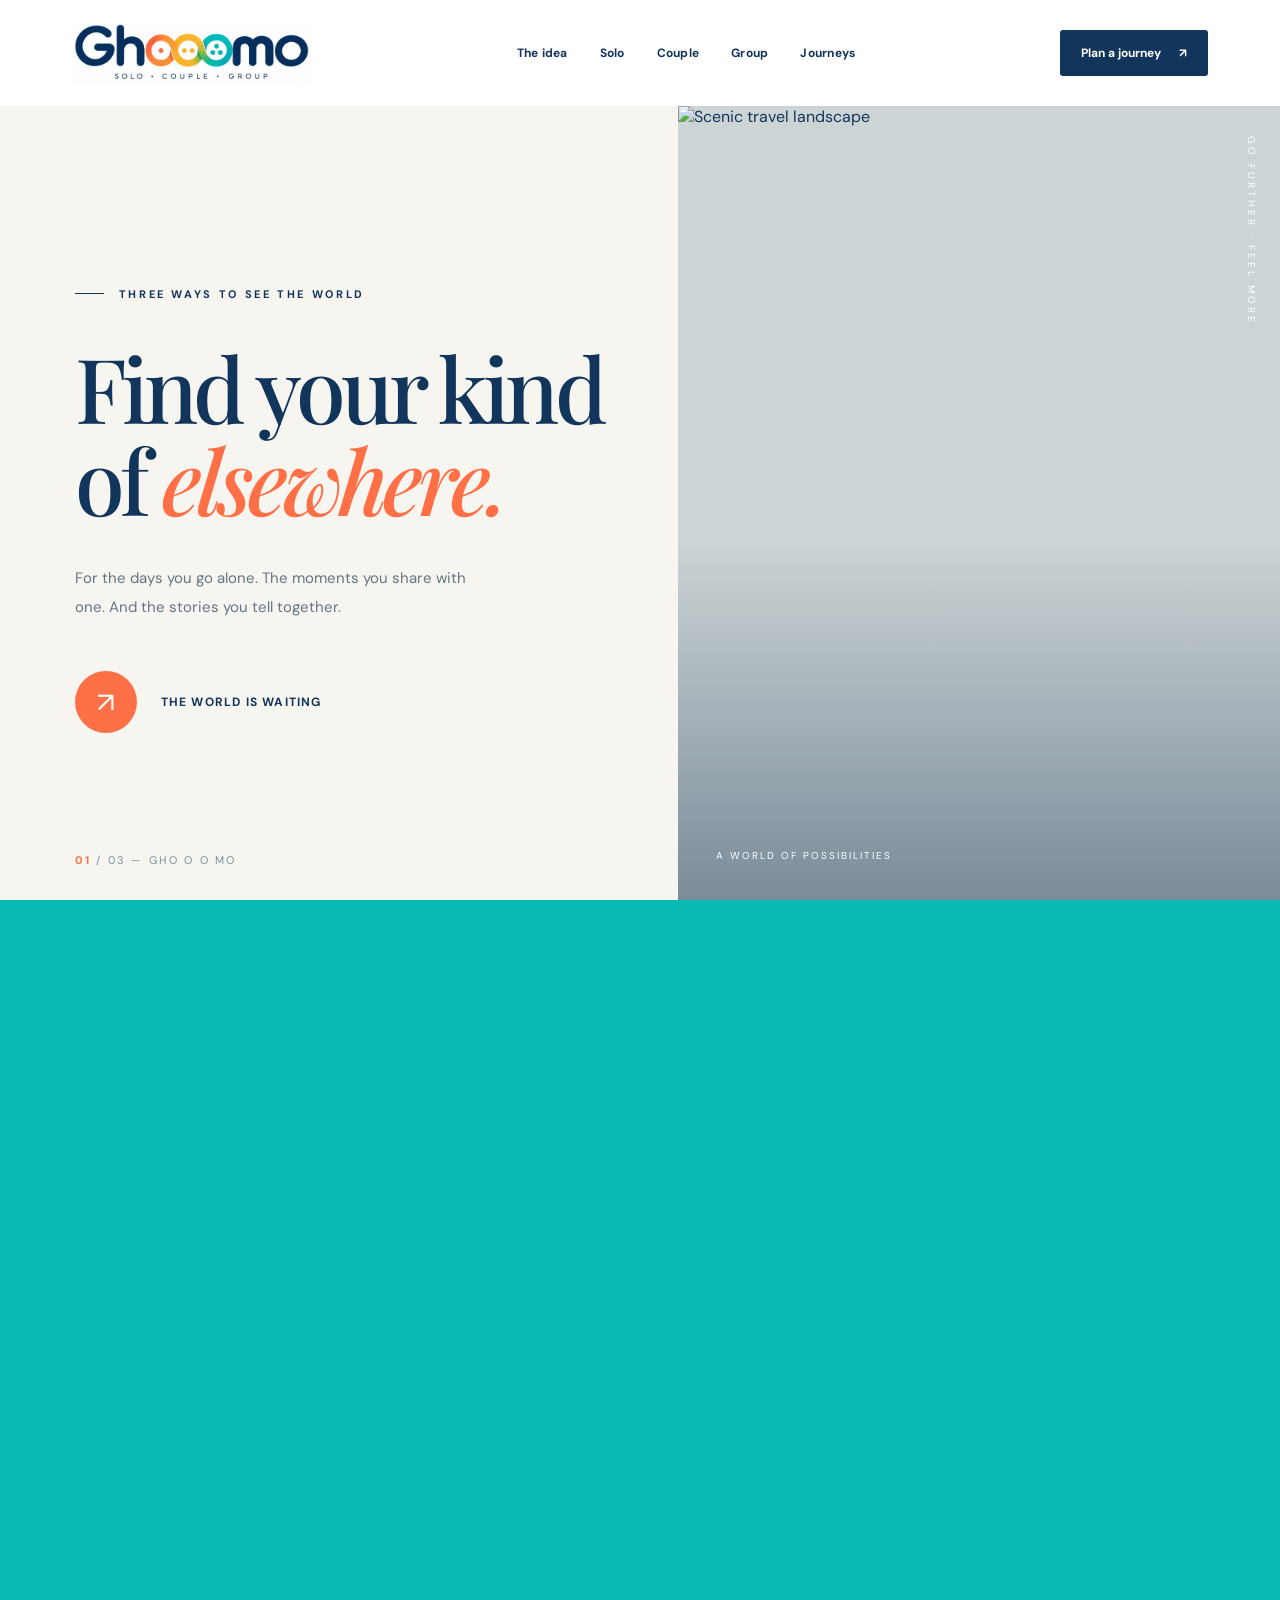
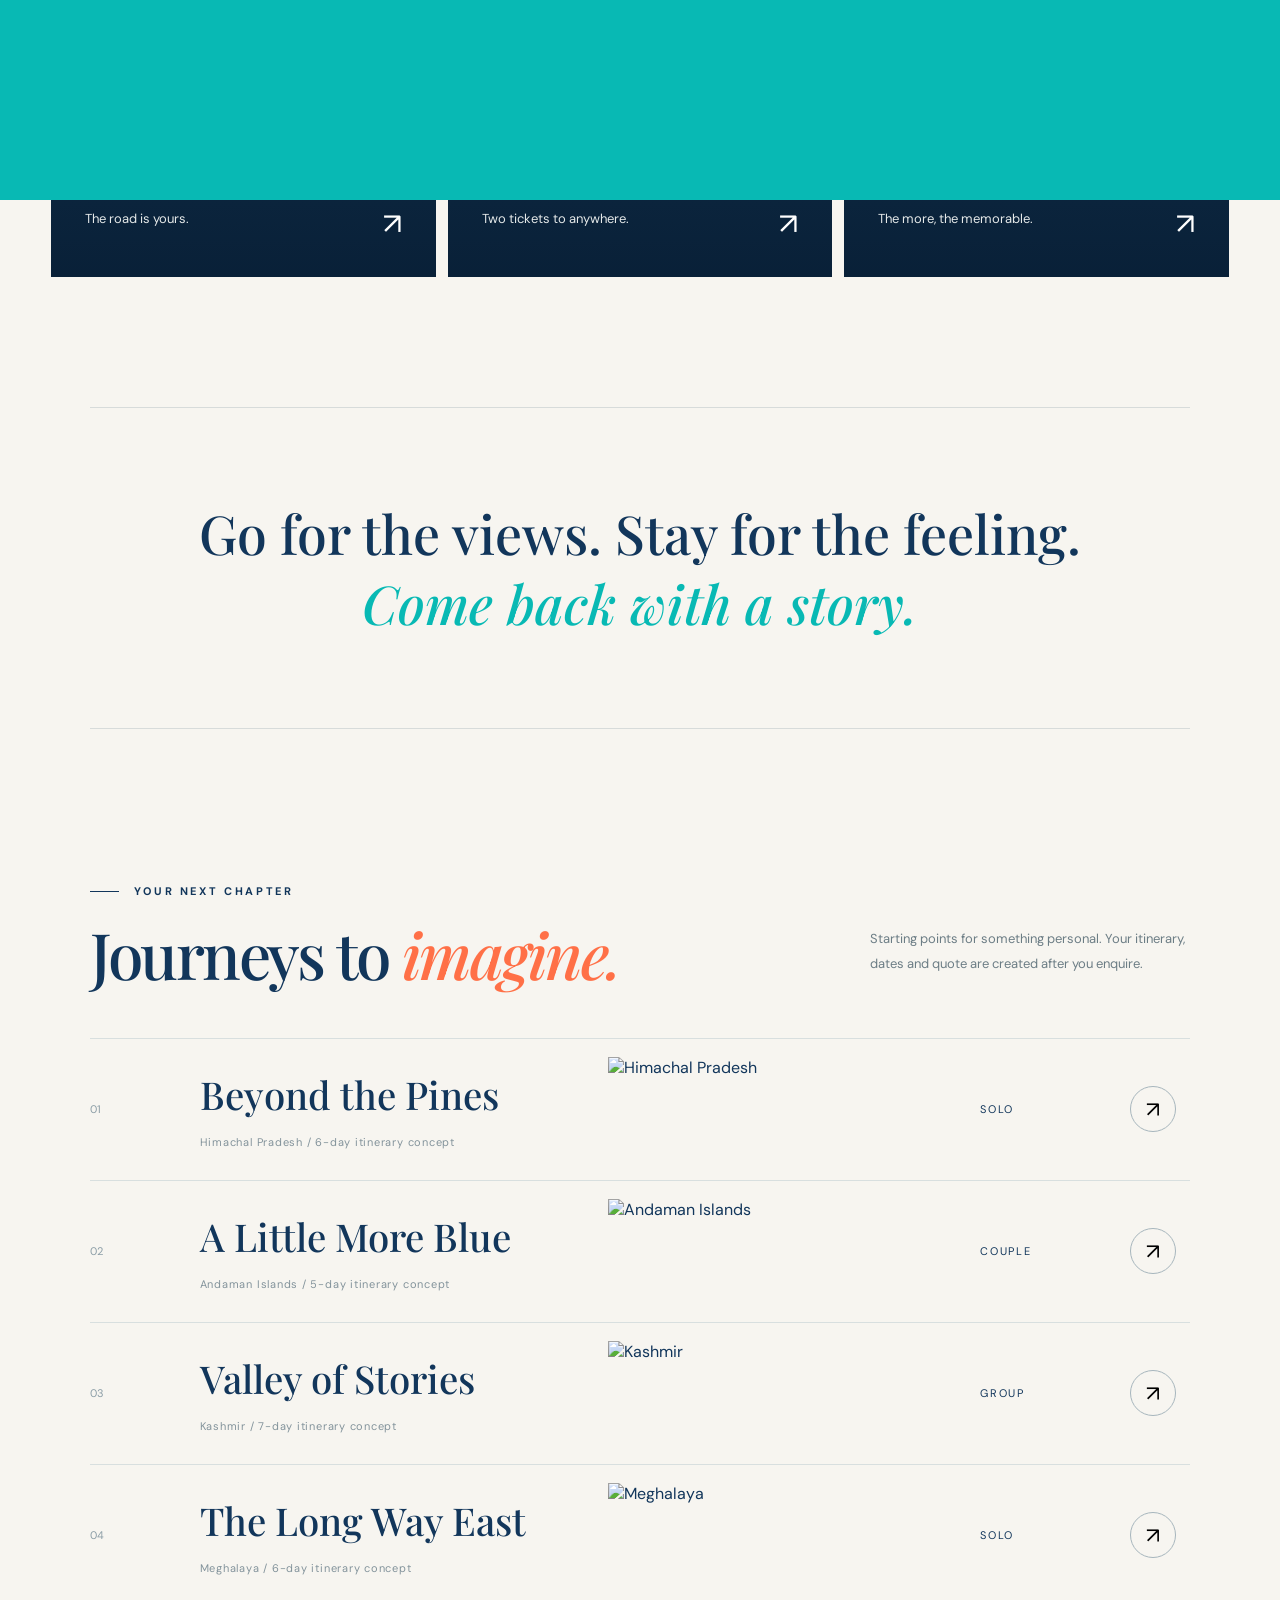
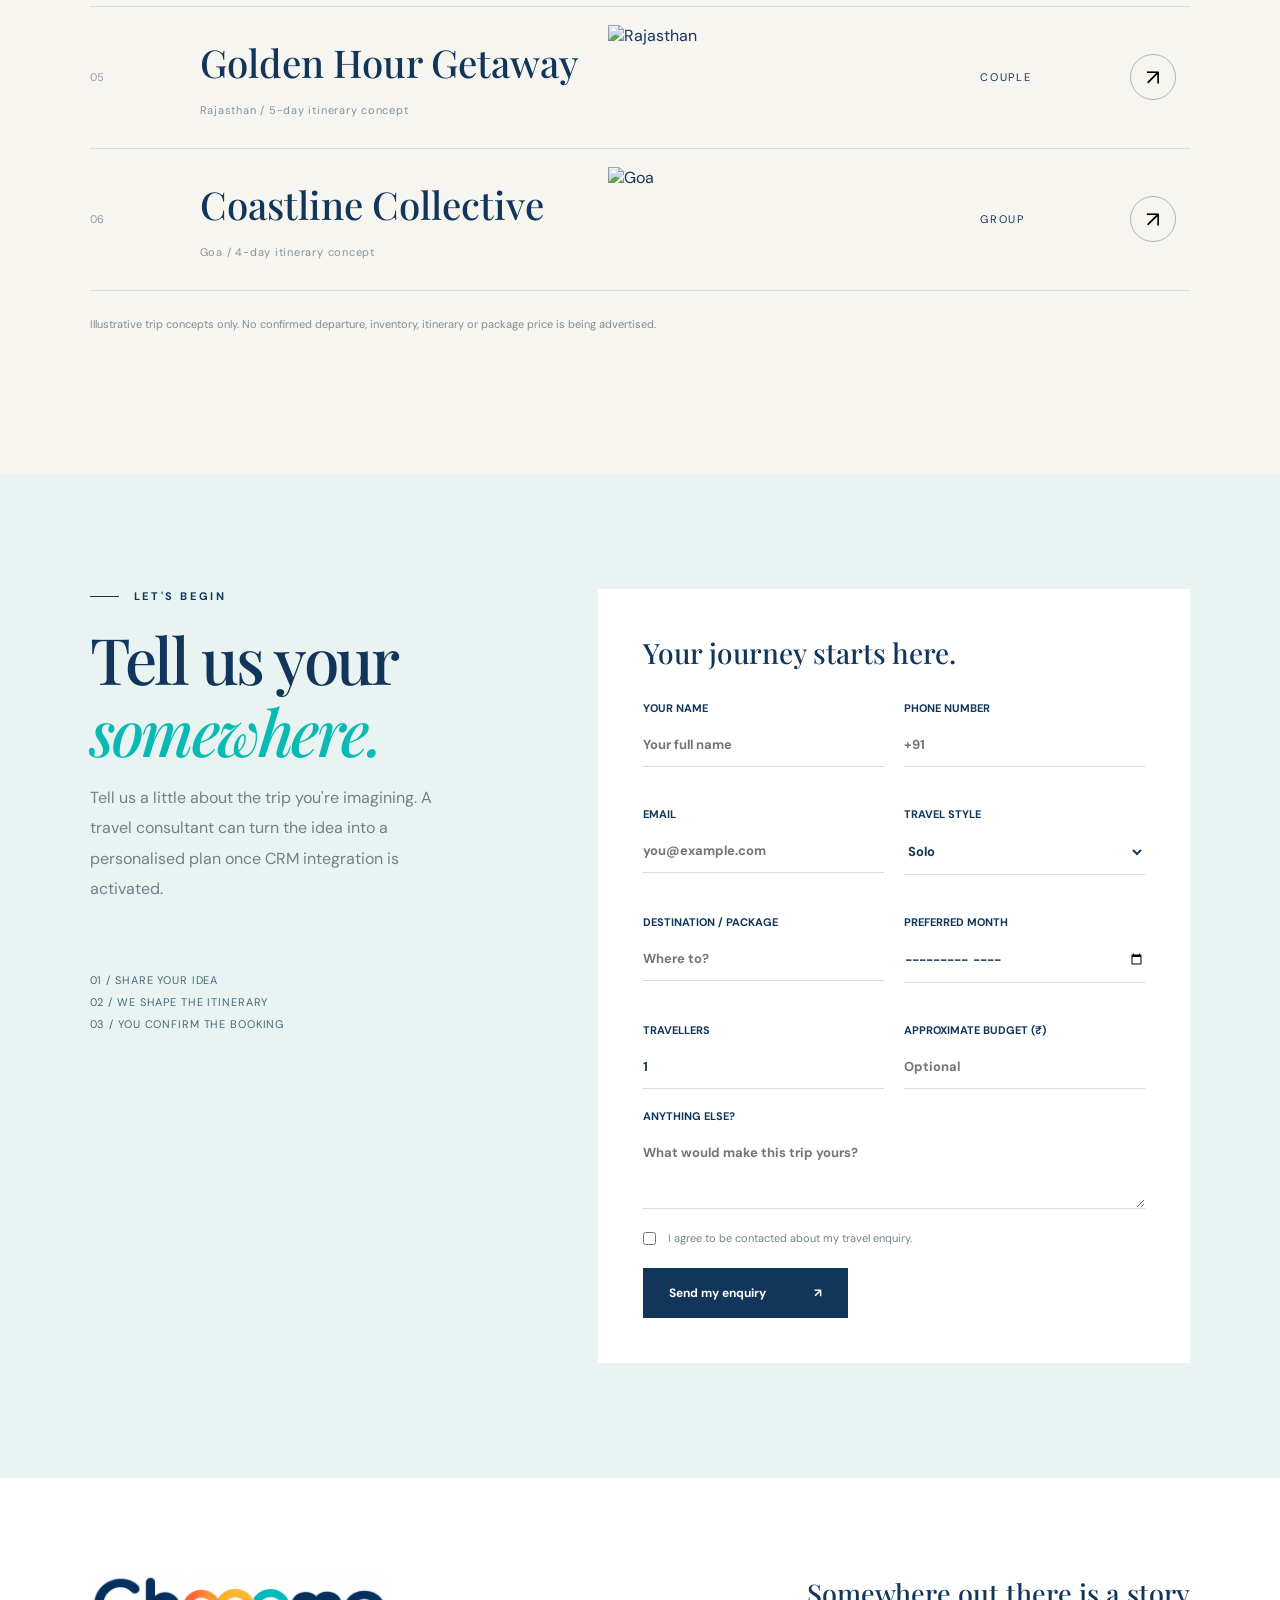
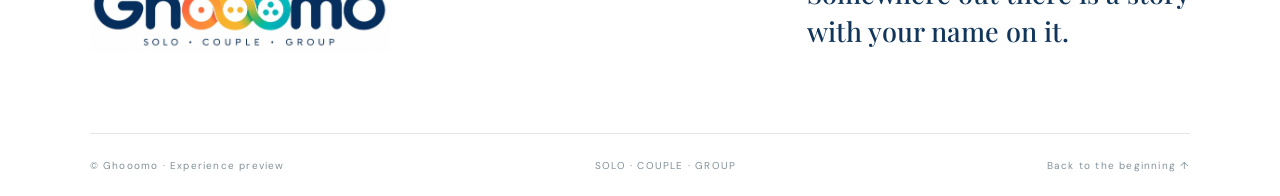
==== index.html @ ed863ac5 "Publish Ghooomo redesign preview with original logo and travel pages" ====
<!doctype html><html lang="en"><head><meta charset="utf-8"><meta name="viewport" content="width=device-width,initial-scale=1"><meta name="theme-color" content="#f7f5f0"><title>Ghooomo — Find your kind of elsewhere</title><meta name="description" content="Travel your way. Solo, couple and group journeys, thoughtfully imagined. Enquire for a custom itinerary."><link rel="preconnect" href="https://fonts.googleapis.com"><link rel="preconnect" href="https://fonts.gstatic.com" crossorigin><link href="https://fonts.googleapis.com/css2?family=DM+Sans:wght@400;500;600;700&family=Playfair+Display:ital,wght@0,500;0,600;1,500&display=swap" rel="stylesheet"><link rel="stylesheet" href="style.css"></head><body><div class="page-transition" id="transition"></div><header class="site-header"><a href="#/" class="brand" aria-label="Ghooomo homepage"><img src="assets/ghooomo-original-logo.png" alt="Ghooomo — Solo Couple Group"><span class="hotspot solo" data-go="solo" role="link" tabindex="0" aria-label="Explore solo travel" title="Solo"></span><span class="hotspot couple" data-go="couple" role="link" tabindex="0" aria-label="Explore couple travel" title="Couple"></span><span class="hotspot group" data-go="group" role="link" tabindex="0" aria-label="Explore group travel" title="Group"></span></a><nav><a href="#/">The idea</a><a href="#/solo">Solo</a><a href="#/couple">Couple</a><a href="#/group">Group</a><a href="#packages">Journeys</a></nav><button class="nav-cta" data-enquire="">Plan a journey <span>↗</span></button><button class="menu" aria-label="Toggle navigation" aria-expanded="false">☰</button></header><main id="app"></main><footer><div class="footer-top"><div class="footer-logo"><a href="#/" class="brand" aria-label="Ghooomo homepage"><img src="assets/ghooomo-original-logo.png" alt="Ghooomo — Solo Couple Group"><span class="hotspot solo" data-go="solo" role="link" tabindex="0" aria-label="Solo travel"></span><span class="hotspot couple" data-go="couple" role="link" tabindex="0" aria-label="Couple travel"></span><span class="hotspot group" data-go="group" role="link" tabindex="0" aria-label="Group travel"></span></a></div><p>Somewhere out there is a story<br>with your name on it.</p></div><div class="footer-bottom"><span>© Ghooomo · Experience preview</span><span>SOLO · COUPLE · GROUP</span><a href="#/">Back to the beginning ↑</a></div></footer><script src="script.js"></script></body></html>
---- style.css ----
:root{--ink:#12365b;--paper:#f7f5f0;--orange:#ff7047;--yellow:#f8b833;--teal:#08b9b4}*{box-sizing:border-box}html{scroll-behavior:smooth}body{margin:0;color:var(--ink);font-family:'DM Sans',sans-serif;background:var(--paper)}button,input,select,textarea{font:inherit}button{cursor:pointer}a{color:inherit;text-decoration:none}.site-header{height:106px;padding:0 5.6%;display:flex;align-items:center;justify-content:space-between;gap:30px;background:#fff;position:relative;z-index:20}.brand{display:block;position:relative;width:240px;flex-shrink:0}.brand img{width:100%;display:block}.hotspot{position:absolute;top:25%;height:46%;width:11.5%;cursor:pointer;border-radius:50%;transition:background .2s,box-shadow .2s}.hotspot:focus-visible{outline:2px solid var(--ink)}.hotspot:hover{background:#ffffff24;box-shadow:0 0 0 2px #fff8,0 0 0 4px #15365840}.hotspot.solo{left:31.6%}.hotspot.couple{left:43.2%}.hotspot.group{left:54.8%}.site-header nav{display:flex;gap:32px;align-items:center}.site-header nav a{font-size:12px;font-weight:700;letter-spacing:.02em;transition:color .2s}.site-header nav a:hover{color:var(--teal)}.nav-cta{border:0;background:var(--ink);color:white;border-radius:3px;padding:15px 21px;font-size:12px;font-weight:700;white-space:nowrap}.nav-cta span{margin-left:15px}.menu{display:none;background:none;border:0;font-size:27px}.hero{min-height:680px;height:calc(100svh - 106px);max-height:960px;display:grid;grid-template-columns:53% 47%;overflow:hidden;background:#f7f5f0}.hero-copy{padding:9% 7% 7% 11%;display:flex;flex-direction:column;justify-content:center;position:relative}.eyebrow{font-size:11px;font-weight:700;letter-spacing:.24em;text-transform:uppercase;display:flex;align-items:center;gap:15px}.eyebrow:before{content:'';width:29px;height:1px;background:currentColor}.hero h1{font-family:'Playfair Display',serif;font-size:clamp(66px,7vw,122px);font-weight:500;line-height:1.03;letter-spacing:-.055em;margin:40px 0 24px}.hero h1 em{font-weight:500;color:var(--accent,var(--orange))}.hero-desc{max-width:420px;font-size:15px;line-height:1.9;color:#647583}.hero-actions{display:flex;gap:24px;align-items:center;margin-top:35px}.round-link{background:var(--accent,var(--orange));color:#fff;width:62px;height:62px;display:grid;place-items:center;border:0;border-radius:50%;font-size:28px;transition:transform .3s}.round-link:hover{transform:rotate(-40deg) scale(1.1)}.hero-actions span{font-size:12px;font-weight:700;letter-spacing:.1em;text-transform:uppercase}.hero-media{position:relative;overflow:hidden;background:#ccd4d5}.hero-media img{height:100%;width:100%;object-fit:cover;animation:reveal 1.3s both}.hero-media:after{content:'';position:absolute;inset:0;background:linear-gradient(0deg,#102d4b6e,transparent 45%);pointer-events:none}.hero-photo-caption{position:absolute;z-index:1;bottom:38px;left:38px;color:white;font-size:10px;letter-spacing:.2em;text-transform:uppercase}.vertical-word{position:absolute;right:22px;top:30px;writing-mode:vertical-rl;letter-spacing:.3em;font-size:10px;color:white;z-index:1}.hero-count{position:absolute;bottom:33px;left:11%;font-size:11px;letter-spacing:.2em;color:#78909d}.hero-count b{color:var(--accent,var(--orange));font-weight:700}.chapter{padding:110px 7% 90px;display:grid;grid-template-columns:1fr 1fr;gap:70px;align-items:end}.chapter h2,.section-heading h2,.enquiry-copy h2{font:500 clamp(44px,5vw,84px)/1.12 'Playfair Display',serif;letter-spacing:-.04em;margin:20px 0 0}.chapter h2 em,.section-heading h2 em{color:var(--orange);font-weight:500}.chapter p{max-width:440px;font-size:15px;line-height:2;color:#697985}.paths{display:grid;grid-template-columns:repeat(3,1fr);margin:0 4%;gap:12px}.path{min-height:600px;position:relative;overflow:hidden;display:flex;align-items:end;color:#fff;cursor:pointer;border:0;text-align:left;padding:0;background:#14344f}.path img{width:100%;height:100%;object-fit:cover;position:absolute;inset:0;filter:saturate(.85);transition:transform .85s cubic-bezier(.2,.8,.2,1),filter .5s}.path:hover img{transform:scale(1.1);filter:saturate(1.15)}.path:after{content:'';position:absolute;inset:0;background:linear-gradient(0deg,#071d34dc,transparent 65%)}.path-content{position:relative;z-index:1;padding:34px;width:100%}.path-index{font-size:11px;letter-spacing:.2em}.path h3{font:500 58px 'Playfair Display',serif;margin:22px 0 7px}.path p{font-size:13px;color:#e5e9e9}.path-arrow{float:right;font-size:30px;transition:transform .3s}.path:hover .path-arrow{transform:translate(6px,-6px)}.path-line{display:block;width:40px;height:3px;background:var(--path-color);margin:20px 0}.statement{margin:130px 7%;padding:90px 8%;border-top:1px solid #d7dbda;border-bottom:1px solid #d7dbda;text-align:center}.statement p{font:500 clamp(32px,4.2vw,66px)/1.3 'Playfair Display',serif;max-width:990px;margin:auto}.statement em{color:var(--teal)}.destinations{padding:25px 7% 130px}.section-heading{display:flex;justify-content:space-between;align-items:end;gap:25px;margin-bottom:48px}.section-heading p{max-width:320px;color:#6c7d85;font-size:13px;line-height:1.9}.trip-list{border-top:1px solid #d8dfdf}.trip{display:grid;grid-template-columns:90px 1.1fr 1fr 130px 60px;gap:20px;align-items:center;border-bottom:1px solid #d8dfdf;padding:18px 0;min-height:142px}.trip-index{font-size:11px;color:#8b9da6}.trip-image{width:160px;height:105px;object-fit:cover;grid-column:3;grid-row:1}.trip h3{font:500 clamp(24px,3vw,40px) 'Playfair Display',serif;margin:0 0 10px}.trip small{color:#83939b;font-size:11px;letter-spacing:.07em}.trip-type{font-size:11px;letter-spacing:.15em;text-transform:uppercase}.trip button{width:46px;height:46px;border:1px solid #a7b6bd;background:transparent;border-radius:50%;font-size:22px;transition:background .2s}.trip button:hover{background:var(--ink);color:#fff}.fineprint{color:#7c8e97;font-size:11px;line-height:1.7;margin-top:24px}.enquiry{display:grid;grid-template-columns:.85fr 1.15fr;gap:70px;background:#e9f3f1;padding:115px 7%}.enquiry-copy h2 em{color:var(--teal)}.enquiry-copy p{color:#6e818b;line-height:1.9;max-width:350px}.enquiry-copy .process{margin-top:65px;font-size:11px;letter-spacing:.08em;color:#446778;line-height:2}.form{padding:45px;background:#fff}.form h3{font:500 28px 'Playfair Display',serif;margin:0 0 30px}.form-grid{display:grid;grid-template-columns:1fr 1fr;gap:20px}.form label{display:block;font-size:11px;font-weight:700;margin-bottom:20px}.form input,.form select,.form textarea{display:block;width:100%;padding:13px 0;border:0;border-bottom:1px solid #d4dddd;border-radius:0;outline:none;background:transparent;margin-top:8px;font-size:13px;color:#153957}.form input:focus,.form textarea:focus{border-bottom-color:var(--teal)}.form .consent{display:flex;align-items:flex-start;gap:12px;font-size:11px;line-height:1.7;color:#71848b;font-weight:400}.form .consent input{width:auto;margin:3px 0 0}.submit{background:var(--ink);color:#fff;border:0;padding:17px 26px;font-size:12px;font-weight:700}.submit span{margin-left:45px}.status{margin-top:15px;background:#fff4df;padding:13px;font-size:12px;color:#855f23;line-height:1.6}footer{padding:70px 7% 24px;background:white}.footer-top{display:flex;justify-content:space-between;align-items:center;padding-bottom:55px}.footer-logo .brand{width:300px}.footer-top p{font:500 27px/1.4 'Playfair Display',serif}.footer-bottom{border-top:1px solid #e2e6e7;padding-top:25px;display:flex;justify-content:space-between;font-size:10px;letter-spacing:.12em;color:#82919a}.page-transition{position:fixed;inset:0;z-index:50;background:var(--teal);transform:translateY(100%);pointer-events:none}.page-transition.play{animation:wipe .65s ease-in-out}@keyframes wipe{0%{transform:translateY(100%)}48%{transform:translateY(0)}52%{transform:translateY(0)}100%{transform:translateY(-100%)}}@keyframes reveal{from{transform:scale(1.08);opacity:.65}to{transform:scale(1);opacity:1}}@media(max-width:1100px){.site-header nav{gap:15px}.brand{width:190px}.hero h1{font-size:70px}.path{min-height:490px}.path h3{font-size:46px}}@media(max-width:760px){.site-header{height:80px;padding:0 5%;gap:12px}.brand{width:185px}.site-header nav{display:none;position:absolute;top:80px;left:0;right:0;background:#fff;flex-direction:column;align-items:flex-start;padding:28px;box-shadow:0 20px 20px #0001}.site-header nav.open{display:flex}.nav-cta{margin-left:auto;padding:12px;font-size:11px}.nav-cta span{display:none}.menu{display:block}.hero{height:auto;min-height:0;grid-template-columns:1fr}.hero-copy{min-height:500px;padding:80px 7% 65px}.hero h1{font-size:clamp(59px,13vw,87px);margin:28px 0 16px}.hero-media{height:440px}.hero-count{bottom:20px;left:7%}.chapter{grid-template-columns:1fr;padding:80px 7% 50px;gap:15px}.paths{grid-template-columns:1fr;margin:0 5%}.path{min-height:430px}.statement{margin:70px 6%;padding:65px 4%}.destinations{padding:25px 6% 90px}.section-heading{display:block}.trip{grid-template-columns:30px 1fr 75px;gap:12px}.trip-image{width:75px;height:80px;grid-column:3}.trip-type{display:none}.trip button{grid-column:3;grid-row:1;align-self:end;width:35px;height:35px;background:#fff}.trip h3{font-size:26px}.enquiry{grid-template-columns:1fr;padding:80px 6%;gap:25px}.form{padding:27px}.footer-top{align-items:flex-start;gap:20px}.footer-top p{font-size:19px}.footer-logo .brand{width:180px}.footer-bottom{gap:15px;flex-wrap:wrap}}@media(max-width:440px){.nav-cta{display:none}.hero-copy{min-height:465px}.hero-media{height:350px}.form-grid{grid-template-columns:1fr;gap:0}.trip{grid-template-columns:20px 1fr 62px}.trip-image{width:62px;height:70px}.footer-top{display:block}.footer-top p{margin-top:30px}}@media(prefers-reduced-motion:reduce){html{scroll-behavior:auto}*,*:before,*:after{animation:none!important;transition:none!important}}
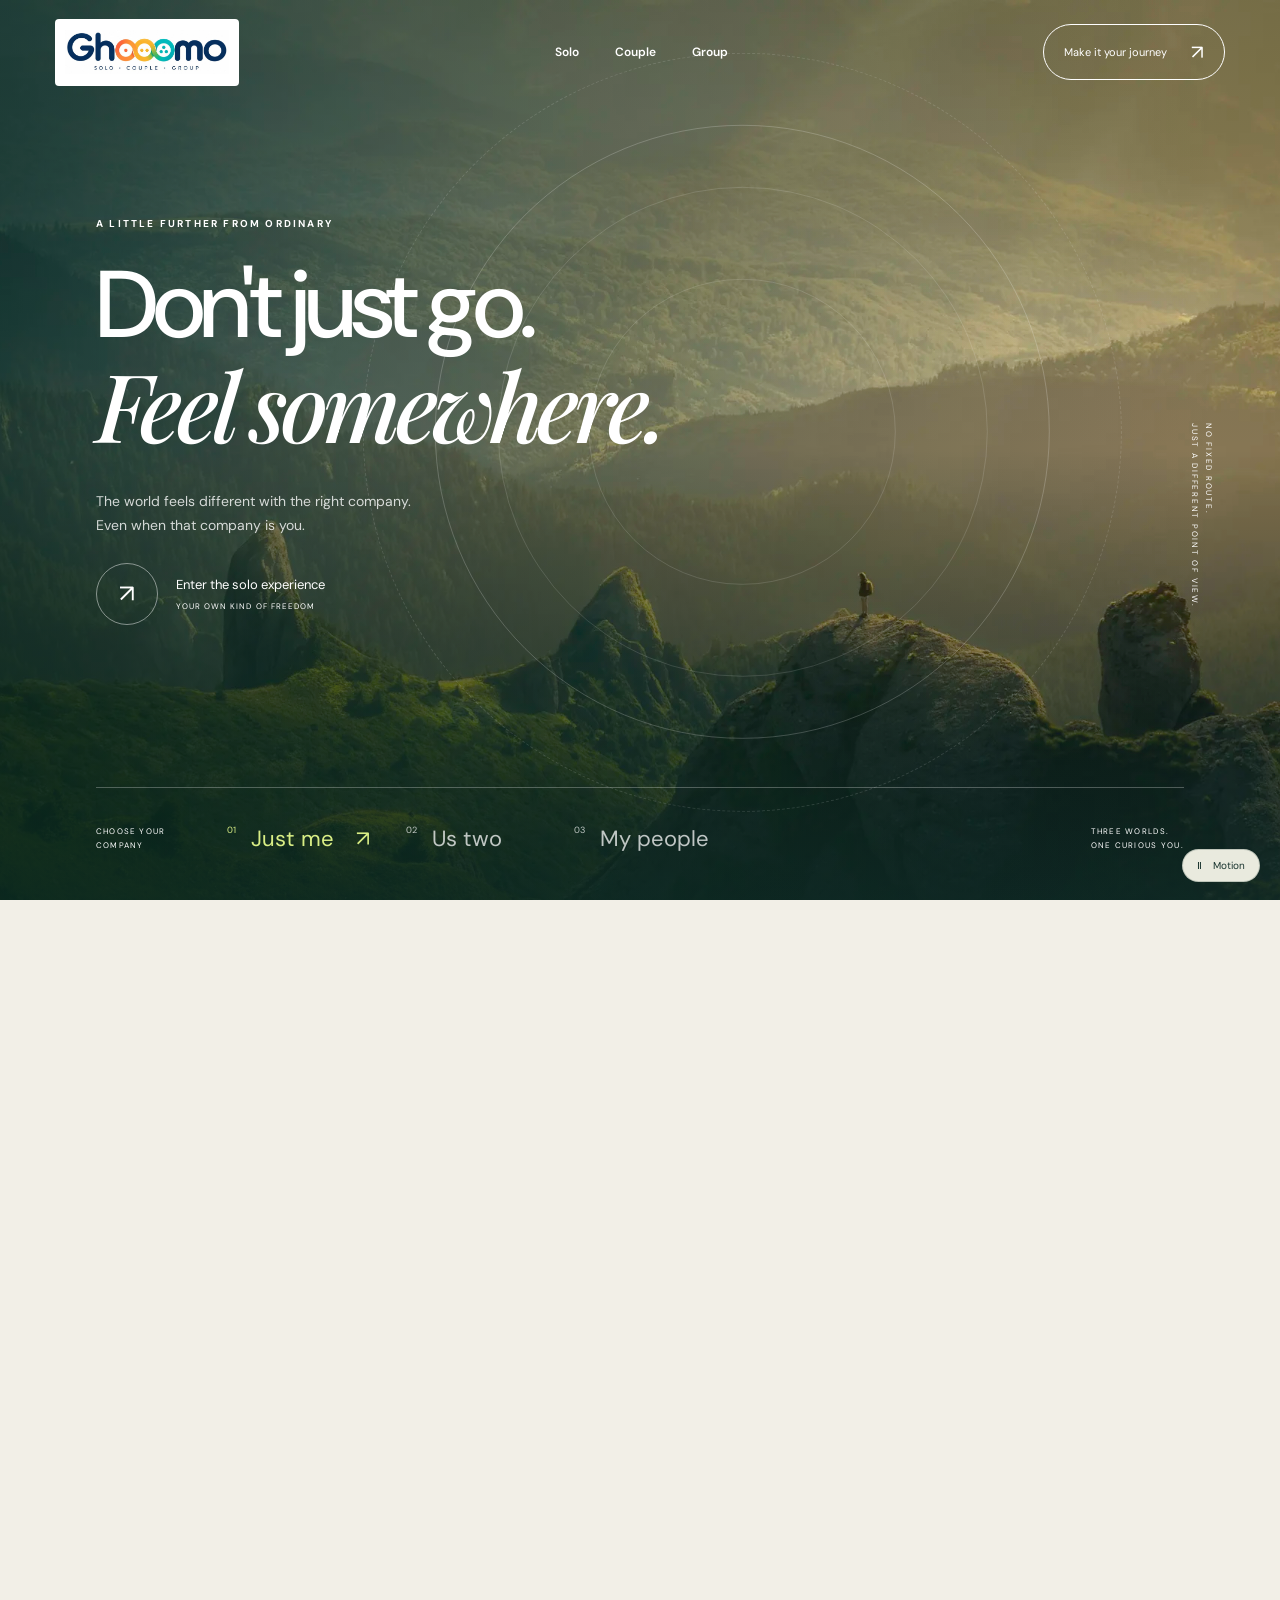
==== commit 37152ed2: "Create distinct cinematic Solo Couple and Group travel worlds" ====
--- a/index.html
+++ b/index.html
@@ -1 +1 @@
-<!doctype html><html lang="en"><head><meta charset="utf-8"><meta name="viewport" content="width=device-width,initial-scale=1"><meta name="theme-color" content="#f7f5f0"><title>Ghooomo — Find your kind of elsewhere</title><meta name="description" content="Travel your way. Solo, couple and group journeys, thoughtfully imagined. Enquire for a custom itinerary."><link rel="preconnect" href="https://fonts.googleapis.com"><link rel="preconnect" href="https://fonts.gstatic.com" crossorigin><link href="https://fonts.googleapis.com/css2?family=DM+Sans:wght@400;500;600;700&family=Playfair+Display:ital,wght@0,500;0,600;1,500&display=swap" rel="stylesheet"><link rel="stylesheet" href="style.css"></head><body><div class="page-transition" id="transition"></div><header class="site-header"><a href="#/" class="brand" aria-label="Ghooomo homepage"><img src="assets/ghooomo-original-logo.png" alt="Ghooomo — Solo Couple Group"><span class="hotspot solo" data-go="solo" role="link" tabindex="0" aria-label="Explore solo travel" title="Solo"></span><span class="hotspot couple" data-go="couple" role="link" tabindex="0" aria-label="Explore couple travel" title="Couple"></span><span class="hotspot group" data-go="group" role="link" tabindex="0" aria-label="Explore group travel" title="Group"></span></a><nav><a href="#/">The idea</a><a href="#/solo">Solo</a><a href="#/couple">Couple</a><a href="#/group">Group</a><a href="#packages">Journeys</a></nav><button class="nav-cta" data-enquire="">Plan a journey <span>↗</span></button><button class="menu" aria-label="Toggle navigation" aria-expanded="false">☰</button></header><main id="app"></main><footer><div class="footer-top"><div class="footer-logo"><a href="#/" class="brand" aria-label="Ghooomo homepage"><img src="assets/ghooomo-original-logo.png" alt="Ghooomo — Solo Couple Group"><span class="hotspot solo" data-go="solo" role="link" tabindex="0" aria-label="Solo travel"></span><span class="hotspot couple" data-go="couple" role="link" tabindex="0" aria-label="Couple travel"></span><span class="hotspot group" data-go="group" role="link" tabindex="0" aria-label="Group travel"></span></a></div><p>Somewhere out there is a story<br>with your name on it.</p></div><div class="footer-bottom"><span>© Ghooomo · Experience preview</span><span>SOLO · COUPLE · GROUP</span><a href="#/">Back to the beginning ↑</a></div></footer><script src="script.js"></script></body></html>
+<!doctype html><html lang="en"><head><meta charset="UTF-8"><meta name="viewport" content="width=device-width, initial-scale=1"><meta name="theme-color" content="#eee9df"><title>Ghooomo — Feel Somewhere</title><meta name="description" content="Choose your own travel world. Solo exploration, escapes for two and adventures with your favourite people."><link rel="icon" href="/assets/ghooomo-original-logo.png"><link rel="preload" href="/assets/scenes/forest.webp" as="image"><link rel="stylesheet" href="/style.css?v=2"><script defer src="/script.js?v=2"></script></head><body data-world="home"><a class="skip" href="#main">Skip to content</a><header class="header"><a class="brand" href="/" aria-label="Ghooomo home"><img src="/assets/ghooomo-original-logo.png" alt="Ghooomo — Solo Couple Group" width="200" height="85"></a><nav aria-label="Main navigation"><a href="/solo/" data-nav="solo">Solo</a><a href="/couple/" data-nav="couple">Couple</a><a href="/group/" data-nav="group">Group</a></nav><button class="plan-button" data-plan>Make it your journey <span>↗</span></button><button class="menu-button" aria-label="Open navigation" aria-expanded="false">☰</button></header><main id="main"><section class="home-stage" aria-label="Choose your travel experience"><div class="home-backdrop"><img src="/assets/scenes/forest.webp" alt="Sunlight falling across a vast green mountain valley" fetchpriority="high"></div><div class="home-shade"></div><div class="orbital" aria-hidden="true"><span></span><span></span><span></span></div><div class="home-copy"><span class="eyebrow">A LITTLE FURTHER FROM ORDINARY</span><h1>Don't just go.<br><em>Feel somewhere.</em></h1><p>The world feels different with the right company.<br>Even when that company is you.</p><a class="experience-link" id="enter-world" href="/solo/"><span class="circle-arrow">↗</span><span>Enter the solo experience<small>YOUR OWN KIND OF FREEDOM</small></span></a></div><div class="scene-coordinate" aria-hidden="true">NO FIXED ROUTE.<br>JUST A DIFFERENT POINT OF VIEW.</div><div class="world-selector"><span class="selector-label">CHOOSE YOUR COMPANY</span><div role="tablist" aria-label="Preview a travel world"><button role="tab" aria-selected="true" data-scene="solo"><small>01</small> Just me <span>↗</span></button><button role="tab" aria-selected="false" data-scene="couple"><small>02</small> Us two <span>↗</span></button><button role="tab" aria-selected="false" data-scene="group"><small>03</small> My people <span>↗</span></button></div><span class="stage-note">THREE WORLDS.<br>ONE CURIOUS YOU.</span></div></section><section class="home-note reveal"><span class="eyebrow">GHO O O MO / A WAY OF FEELING</span><h2>Some journeys change the view.<br><em>The good ones change you.</em></h2><p>A winding road. An unhurried morning. A table with room for everyone. Choose a world above and find the journey that feels like you.</p><button class="text-button" data-plan>Let's imagine your next chapter ↗</button></section></main><footer><a href="/" class="footer-brand"><img src="/assets/ghooomo-original-logo.png" alt="Ghooomo" width="240" height="100"></a><p>Go for the place.<br><em>Come back with a story.</em></p><div><a href="/solo/">Solo journeys ↗</a><a href="/couple/">Couple escapes ↗</a><a href="/group/">Group adventures ↗</a></div><small>© Ghooomo · Travel experience preview</small><small>Trip ideas are illustrative. Dates, availability and prices require confirmation.</small></footer><button class="motion-button" aria-pressed="false" aria-label="Pause visual motion"><span>Ⅱ</span> Motion</button><dialog id="planner" aria-labelledby="planner-title"><button class="close-dialog" aria-label="Close journey planner">×</button><div class="planner-heading"><span class="eyebrow">START WITH A LITTLE DAYDREAM</span><h2 id="planner-title">Your next<br><em>somewhere.</em></h2><p>Build a travel brief to keep or share with your travel organiser. No booking or enquiry is sent.</p></div><form id="brief-form"><label>YOUR WAY TO GO<select name="style"><option value="solo">Solo</option><option value="couple">Couple</option><option value="group">Group</option></select></label><label>WHERE ARE YOU DREAMING OF?<input name="destination" required maxlength="100" placeholder="A place, a country, a feeling…"></label><div class="form-row"><label>PREFERRED MONTH<input name="month" type="month" required></label><label>TRAVELLERS<input name="travellers" type="number" min="1" max="100" required value="1"></label></div><label>YOUR TRAVEL NOTES<textarea name="notes" rows="3" maxlength="1000" placeholder="Slow mornings, mountain trails, a special occasion…"></textarea></label><button class="solid-button" type="submit">Create my travel brief <span>↗</span></button><p class="privacy-note">Stays in this browser tab. No contact details needed.</p></form><div id="brief-result" hidden aria-live="polite"><h3>Your journey, on paper.</h3><pre id="brief-text"></pre><button class="solid-button" id="download-brief">Download brief ↓</button><button class="text-button" id="edit-brief">Edit my choices</button></div></dialog><div class="page-curtain" aria-hidden="true"></div></body></html>
--- a/style.css
+++ b/style.css
@@ -1 +1,6 @@
-:root{--ink:#12365b;--paper:#f7f5f0;--orange:#ff7047;--yellow:#f8b833;--teal:#08b9b4}*{box-sizing:border-box}html{scroll-behavior:smooth}body{margin:0;color:var(--ink);font-family:'DM Sans',sans-serif;background:var(--paper)}button,input,select,textarea{font:inherit}button{cursor:pointer}a{color:inherit;text-decoration:none}.site-header{height:106px;padding:0 5.6%;display:flex;align-items:center;justify-content:space-between;gap:30px;background:#fff;position:relative;z-index:20}.brand{display:block;position:relative;width:240px;flex-shrink:0}.brand img{width:100%;display:block}.hotspot{position:absolute;top:25%;height:46%;width:11.5%;cursor:pointer;border-radius:50%;transition:background .2s,box-shadow .2s}.hotspot:focus-visible{outline:2px solid var(--ink)}.hotspot:hover{background:#ffffff24;box-shadow:0 0 0 2px #fff8,0 0 0 4px #15365840}.hotspot.solo{left:31.6%}.hotspot.couple{left:43.2%}.hotspot.group{left:54.8%}.site-header nav{display:flex;gap:32px;align-items:center}.site-header nav a{font-size:12px;font-weight:700;letter-spacing:.02em;transition:color .2s}.site-header nav a:hover{color:var(--teal)}.nav-cta{border:0;background:var(--ink);color:white;border-radius:3px;padding:15px 21px;font-size:12px;font-weight:700;white-space:nowrap}.nav-cta span{margin-left:15px}.menu{display:none;background:none;border:0;font-size:27px}.hero{min-height:680px;height:calc(100svh - 106px);max-height:960px;display:grid;grid-template-columns:53% 47%;overflow:hidden;background:#f7f5f0}.hero-copy{padding:9% 7% 7% 11%;display:flex;flex-direction:column;justify-content:center;position:relative}.eyebrow{font-size:11px;font-weight:700;letter-spacing:.24em;text-transform:uppercase;display:flex;align-items:center;gap:15px}.eyebrow:before{content:'';width:29px;height:1px;background:currentColor}.hero h1{font-family:'Playfair Display',serif;font-size:clamp(66px,7vw,122px);font-weight:500;line-height:1.03;letter-spacing:-.055em;margin:40px 0 24px}.hero h1 em{font-weight:500;color:var(--accent,var(--orange))}.hero-desc{max-width:420px;font-size:15px;line-height:1.9;color:#647583}.hero-actions{display:flex;gap:24px;align-items:center;margin-top:35px}.round-link{background:var(--accent,var(--orange));color:#fff;width:62px;height:62px;display:grid;place-items:center;border:0;border-radius:50%;font-size:28px;transition:transform .3s}.round-link:hover{transform:rotate(-40deg) scale(1.1)}.hero-actions span{font-size:12px;font-weight:700;letter-spacing:.1em;text-transform:uppercase}.hero-media{position:relative;overflow:hidden;background:#ccd4d5}.hero-media img{height:100%;width:100%;object-fit:cover;animation:reveal 1.3s both}.hero-media:after{content:'';position:absolute;inset:0;background:linear-gradient(0deg,#102d4b6e,transparent 45%);pointer-events:none}.hero-photo-caption{position:absolute;z-index:1;bottom:38px;left:38px;color:white;font-size:10px;letter-spacing:.2em;text-transform:uppercase}.vertical-word{position:absolute;right:22px;top:30px;writing-mode:vertical-rl;letter-spacing:.3em;font-size:10px;color:white;z-index:1}.hero-count{position:absolute;bottom:33px;left:11%;font-size:11px;letter-spacing:.2em;color:#78909d}.hero-count b{color:var(--accent,var(--orange));font-weight:700}.chapter{padding:110px 7% 90px;display:grid;grid-template-columns:1fr 1fr;gap:70px;align-items:end}.chapter h2,.section-heading h2,.enquiry-copy h2{font:500 clamp(44px,5vw,84px)/1.12 'Playfair Display',serif;letter-spacing:-.04em;margin:20px 0 0}.chapter h2 em,.section-heading h2 em{color:var(--orange);font-weight:500}.chapter p{max-width:440px;font-size:15px;line-height:2;color:#697985}.paths{display:grid;grid-template-columns:repeat(3,1fr);margin:0 4%;gap:12px}.path{min-height:600px;position:relative;overflow:hidden;display:flex;align-items:end;color:#fff;cursor:pointer;border:0;text-align:left;padding:0;background:#14344f}.path img{width:100%;height:100%;object-fit:cover;position:absolute;inset:0;filter:saturate(.85);transition:transform .85s cubic-bezier(.2,.8,.2,1),filter .5s}.path:hover img{transform:scale(1.1);filter:saturate(1.15)}.path:after{content:'';position:absolute;inset:0;background:linear-gradient(0deg,#071d34dc,transparent 65%)}.path-content{position:relative;z-index:1;padding:34px;width:100%}.path-index{font-size:11px;letter-spacing:.2em}.path h3{font:500 58px 'Playfair Display',serif;margin:22px 0 7px}.path p{font-size:13px;color:#e5e9e9}.path-arrow{float:right;font-size:30px;transition:transform .3s}.path:hover .path-arrow{transform:translate(6px,-6px)}.path-line{display:block;width:40px;height:3px;background:var(--path-color);margin:20px 0}.statement{margin:130px 7%;padding:90px 8%;border-top:1px solid #d7dbda;border-bottom:1px solid #d7dbda;text-align:center}.statement p{font:500 clamp(32px,4.2vw,66px)/1.3 'Playfair Display',serif;max-width:990px;margin:auto}.statement em{color:var(--teal)}.destinations{padding:25px 7% 130px}.section-heading{display:flex;justify-content:space-between;align-items:end;gap:25px;margin-bottom:48px}.section-heading p{max-width:320px;color:#6c7d85;font-size:13px;line-height:1.9}.trip-list{border-top:1px solid #d8dfdf}.trip{display:grid;grid-template-columns:90px 1.1fr 1fr 130px 60px;gap:20px;align-items:center;border-bottom:1px solid #d8dfdf;padding:18px 0;min-height:142px}.trip-index{font-size:11px;color:#8b9da6}.trip-image{width:160px;height:105px;object-fit:cover;grid-column:3;grid-row:1}.trip h3{font:500 clamp(24px,3vw,40px) 'Playfair Display',serif;margin:0 0 10px}.trip small{color:#83939b;font-size:11px;letter-spacing:.07em}.trip-type{font-size:11px;letter-spacing:.15em;text-transform:uppercase}.trip button{width:46px;height:46px;border:1px solid #a7b6bd;background:transparent;border-radius:50%;font-size:22px;transition:background .2s}.trip button:hover{background:var(--ink);color:#fff}.fineprint{color:#7c8e97;font-size:11px;line-height:1.7;margin-top:24px}.enquiry{display:grid;grid-template-columns:.85fr 1.15fr;gap:70px;background:#e9f3f1;padding:115px 7%}.enquiry-copy h2 em{color:var(--teal)}.enquiry-copy p{color:#6e818b;line-height:1.9;max-width:350px}.enquiry-copy .process{margin-top:65px;font-size:11px;letter-spacing:.08em;color:#446778;line-height:2}.form{padding:45px;background:#fff}.form h3{font:500 28px 'Playfair Display',serif;margin:0 0 30px}.form-grid{display:grid;grid-template-columns:1fr 1fr;gap:20px}.form label{display:block;font-size:11px;font-weight:700;margin-bottom:20px}.form input,.form select,.form textarea{display:block;width:100%;padding:13px 0;border:0;border-bottom:1px solid #d4dddd;border-radius:0;outline:none;background:transparent;margin-top:8px;font-size:13px;color:#153957}.form input:focus,.form textarea:focus{border-bottom-color:var(--teal)}.form .consent{display:flex;align-items:flex-start;gap:12px;font-size:11px;line-height:1.7;color:#71848b;font-weight:400}.form .consent input{width:auto;margin:3px 0 0}.submit{background:var(--ink);color:#fff;border:0;padding:17px 26px;font-size:12px;font-weight:700}.submit span{margin-left:45px}.status{margin-top:15px;background:#fff4df;padding:13px;font-size:12px;color:#855f23;line-height:1.6}footer{padding:70px 7% 24px;background:white}.footer-top{display:flex;justify-content:space-between;align-items:center;padding-bottom:55px}.footer-logo .brand{width:300px}.footer-top p{font:500 27px/1.4 'Playfair Display',serif}.footer-bottom{border-top:1px solid #e2e6e7;padding-top:25px;display:flex;justify-content:space-between;font-size:10px;letter-spacing:.12em;color:#82919a}.page-transition{position:fixed;inset:0;z-index:50;background:var(--teal);transform:translateY(100%);pointer-events:none}.page-transition.play{animation:wipe .65s ease-in-out}@keyframes wipe{0%{transform:translateY(100%)}48%{transform:translateY(0)}52%{transform:translateY(0)}100%{transform:translateY(-100%)}}@keyframes reveal{from{transform:scale(1.08);opacity:.65}to{transform:scale(1);opacity:1}}@media(max-width:1100px){.site-header nav{gap:15px}.brand{width:190px}.hero h1{font-size:70px}.path{min-height:490px}.path h3{font-size:46px}}@media(max-width:760px){.site-header{height:80px;padding:0 5%;gap:12px}.brand{width:185px}.site-header nav{display:none;position:absolute;top:80px;left:0;right:0;background:#fff;flex-direction:column;align-items:flex-start;padding:28px;box-shadow:0 20px 20px #0001}.site-header nav.open{display:flex}.nav-cta{margin-left:auto;padding:12px;font-size:11px}.nav-cta span{display:none}.menu{display:block}.hero{height:auto;min-height:0;grid-template-columns:1fr}.hero-copy{min-height:500px;padding:80px 7% 65px}.hero h1{font-size:clamp(59px,13vw,87px);margin:28px 0 16px}.hero-media{height:440px}.hero-count{bottom:20px;left:7%}.chapter{grid-template-columns:1fr;padding:80px 7% 50px;gap:15px}.paths{grid-template-columns:1fr;margin:0 5%}.path{min-height:430px}.statement{margin:70px 6%;padding:65px 4%}.destinations{padding:25px 6% 90px}.section-heading{display:block}.trip{grid-template-columns:30px 1fr 75px;gap:12px}.trip-image{width:75px;height:80px;grid-column:3}.trip-type{display:none}.trip button{grid-column:3;grid-row:1;align-self:end;width:35px;height:35px;background:#fff}.trip h3{font-size:26px}.enquiry{grid-template-columns:1fr;padding:80px 6%;gap:25px}.form{padding:27px}.footer-top{align-items:flex-start;gap:20px}.footer-top p{font-size:19px}.footer-logo .brand{width:180px}.footer-bottom{gap:15px;flex-wrap:wrap}}@media(max-width:440px){.nav-cta{display:none}.hero-copy{min-height:465px}.hero-media{height:350px}.form-grid{grid-template-columns:1fr;gap:0}.trip{grid-template-columns:20px 1fr 62px}.trip-image{width:62px;height:70px}.footer-top{display:block}.footer-top p{margin-top:30px}}@media(prefers-reduced-motion:reduce){html{scroll-behavior:auto}*,*:before,*:after{animation:none!important;transition:none!important}}
+@import url('https://fonts.googleapis.com/css2?family=DM+Sans:wght@400;500;600;700&family=Manrope:wght@400;500;600;700;800&family=Playfair+Display:ital,wght@0,500;0,600;1,500&display=swap');
+:root{--paper:#f2efe7;--ink:#18332e;--accent:#d9ee85;--line:#18332e29;--serif:'Playfair Display',Georgia,serif;--sans:'DM Sans',Arial,sans-serif}*{box-sizing:border-box}html{scroll-behavior:smooth;scroll-padding-top:110px}body{margin:0;background:var(--paper);color:var(--ink);font-family:var(--sans);overflow-x:clip}body[data-world=couple]{--paper:#f7eee2;--ink:#593b30;--accent:#efb98c}body[data-world=group]{--paper:#f1f0df;--ink:#153b3b;--accent:#e4ff55}button,input,select,textarea{font:inherit}button,a{-webkit-tap-highlight-color:transparent}button{cursor:pointer}a{color:inherit;text-decoration:none}img{display:block;width:100%;height:100%;object-fit:cover}button{color:inherit}button:focus-visible,a:focus-visible,input:focus-visible,select:focus-visible,textarea:focus-visible{outline:3px solid #f37747;outline-offset:6px}button{border:0}h1,h2,h3,p,figure{margin:0}h1,h2{font-weight:500;letter-spacing:-.06em;line-height:1.04}h1 em,h2 em{font-family:var(--serif);font-weight:500}h2{font-size:clamp(40px,5.6vw,86px)}p{line-height:1.7}::selection{background:#e4ff55;color:#18332e}.skip{position:fixed;top:-100px;left:20px;background:white;padding:15px;z-index:100}.skip:focus{top:15px}.eyebrow{display:block;font-size:10px;letter-spacing:.22em;font-weight:700;line-height:1.6;margin-bottom:24px}.header{height:104px;position:absolute;inset:0 0 auto;z-index:30;padding:18px 4.3%;display:flex;align-items:center;gap:30px}.brand{width:184px;height:67px;background:#fff;border-radius:4px;padding:5px 10px;flex-shrink:0}.brand img{object-fit:contain}.header nav{display:flex;gap:36px;margin:auto}.header nav a{font-size:12px;font-weight:600;padding:10px 0;position:relative}.header nav a:after{content:'';position:absolute;bottom:0;left:0;width:100%;height:1px;background:currentColor;transform:scaleX(0);transition:transform .25s}.header nav a:hover:after,.header nav a[aria-current=page]:after{transform:scaleX(1)}[data-world=home] .header,[data-world=solo] .header{color:#fff}.plan-button{border:1px solid currentColor;background:transparent;border-radius:30px;padding:14px 20px;font-size:11px;display:flex;gap:24px;align-items:center}.plan-button span{font-size:20px}.menu-button{display:none;background:transparent;font-size:26px}.motion-button{position:fixed;right:20px;bottom:18px;z-index:35;background:#fffef1e8;color:#18332e;border:1px solid #18332e33;padding:9px 14px;border-radius:30px;backdrop-filter:blur(10px);font-size:10px}.motion-button span{margin-right:8px}.home-stage{min-height:800px;height:100svh;position:relative;color:#fff;overflow:hidden;background:#214334}.home-backdrop,.home-shade{position:absolute;inset:0}.home-backdrop{transition:opacity .4s}.home-backdrop img{animation:drift 24s ease-in-out infinite alternate;object-position:center 54%}.home-shade{background:linear-gradient(90deg,#08281b9c,transparent 95%),linear-gradient(0deg,#102b28de,transparent 50%,#182a2833)}.home-copy{position:relative;z-index:2;padding:clamp(180px,24vh,290px) 7.5% 200px}.home-copy h1{font-size:clamp(64px,7.4vw,120px)}.home-copy p{font-size:14px;margin:30px 0 25px;color:#fffc}.experience-link{display:inline-flex;gap:18px;align-items:center;font-size:13px}.circle-arrow{width:62px;height:62px;border:1px solid #fff7;border-radius:50%;display:grid;place-items:center;font-size:25px;transition:background .3s,transform .3s}.experience-link:hover .circle-arrow{background:#fff3;transform:rotate(45deg)}.experience-link small{display:block;font-size:8px;letter-spacing:.13em;margin-top:8px}.orbital{position:absolute;width:48vw;height:48vw;left:58%;top:48%;transform:translate(-50%,-50%);border:1px solid #fff3;border-radius:50%;pointer-events:none}.orbital span{position:absolute;inset:10%;border:1px solid #fff2;border-radius:50%}.orbital span:nth-child(2){inset:25%}.orbital span:nth-child(3){inset:-12%;border-style:dashed;animation:orbit 100s linear infinite}.scene-coordinate{position:absolute;right:5%;top:47%;font-size:8px;letter-spacing:.22em;line-height:1.8;writing-mode:vertical-rl}.world-selector{position:absolute;bottom:35px;left:7.5%;right:7.5%;z-index:3;border-top:1px solid #fff4;display:flex;gap:36px;align-items:center;padding-top:24px}.selector-label{font-size:8px;letter-spacing:.15em;max-width:95px;line-height:1.7}.world-selector [role=tablist]{display:flex;gap:36px;flex:1}.world-selector button{font-size:22px;color:#fffb;background:none;padding:12px 0;text-align:left;position:relative;white-space:nowrap}.world-selector button small{font-size:9px;vertical-align:top;margin-right:9px}.world-selector button>span{display:inline-block;margin-left:16px;opacity:0;transition:opacity .2s}.world-selector button[aria-selected=true]{color:var(--accent)}.world-selector button[aria-selected=true]>span{opacity:1}.stage-note{font-size:8px;line-height:1.7;letter-spacing:.16em}.home-note{text-align:center;padding:130px 8%;max-width:1300px;margin:auto}.home-note h2{font-size:clamp(34px,4.7vw,70px)}.home-note p{max-width:510px;margin:35px auto 20px;font-size:14px}.text-button{background:none;border-bottom:1px solid;padding:10px 0;font-size:13px}.cinematic{position:relative;overflow:hidden;min-height:820px;height:100svh;color:white;background:#40535b}.scene-image,.scene-shade{position:absolute;inset:0}.scene-image{animation:drift 24s ease-in-out infinite alternate}.scene-shade{background:linear-gradient(90deg,#152e418c,transparent),linear-gradient(0deg,#182e32b8,transparent 65%,#233b3a44)}.hero-title{position:relative;z-index:2;padding:210px 8% 150px}.hero-title h1{font-size:clamp(90px,10vw,155px)}.hero-title p{font-size:14px;margin:27px 0 30px;color:#fffd}.pill-light{border-radius:40px;border:1px solid #fff9;padding:16px 24px;font-size:12px;display:inline-flex;gap:45px;backdrop-filter:blur(5px)}.topography{position:absolute;inset:20% -5% 0 auto;width:65%;height:85%;color:#fff4}.route-dash{stroke-dashoffset:100;animation:route 20s linear infinite}.compass{position:absolute;right:12%;top:40%;display:flex;align-items:center;flex-direction:column;width:160px;height:160px;border:1px solid #fff5;border-radius:50%;justify-content:center}.compass span{font-size:10px}.compass i{font-style:normal;font-size:65px;animation:compass 14s ease-in-out infinite alternate}.compass small{position:absolute;top:190px;white-space:nowrap;letter-spacing:.2em;font-size:8px}.hero-bottom{position:absolute;bottom:35px;left:8%;right:8%;display:flex;justify-content:space-between;align-items:center;font-size:8px;letter-spacing:.16em;border-top:1px solid #fff5;padding-top:25px}.hero-bottom b{font-weight:400;font-size:12px}.story-section{display:grid;grid-template-columns:1.15fr 1fr;gap:10%;padding:130px 8%}.story-section>div>p{font-size:16px;max-width:480px}.editorial-facts{display:flex;justify-content:space-between;gap:15px;margin-top:45px;border-top:1px solid var(--line);padding-top:22px}.editorial-facts span{font-family:var(--serif);font-style:italic;font-size:30px}.editorial-facts small{font:10px var(--sans);display:block;margin-top:12px}.solo-panorama{height:740px;position:relative;margin:0 3%;overflow:hidden;color:white}.solo-panorama:after{content:'';position:absolute;inset:0;background:#12242c44}.solo-panorama img{object-position:center;transition:transform 1s}.solo-panorama:hover img{transform:scale(1.025)}.solo-panorama h2{position:absolute;bottom:65px;left:6%;z-index:1;font-size:clamp(60px,7vw,100px)}.panorama-note{position:absolute;top:40px;left:6%;z-index:1;font-size:9px;letter-spacing:.2em}.journeys{padding:120px 6%}.journey-heading{display:flex;align-items:end;justify-content:space-between;gap:30px}.journey-heading>p{font-size:12px}.journey-filters{display:flex;gap:12px;margin:40px 0 32px;flex-wrap:wrap}.journey-filters button{background:none;border:1px solid var(--line);border-radius:30px;padding:12px 22px;font-size:11px}.journey-filters button.active{background:var(--ink);color:var(--paper)}.journey-rail{display:grid;grid-template-columns:repeat(3,minmax(0,1fr));gap:26px}.journey[hidden]{display:none}.journey-image{width:100%;height:400px;position:relative;padding:0;background:var(--ink);overflow:hidden}.journey-image img{transition:transform 1s}.journey-image:hover img{transform:scale(1.06)}.image-number{position:absolute;top:20px;left:20px;font-size:12px;color:white;text-shadow:0 1px 4px #000}.image-arrow{position:absolute;bottom:20px;right:20px;background:var(--paper);height:48px;width:48px;display:grid;place-items:center;border-radius:50%;font-size:22px}.journey-meta{display:flex;justify-content:space-between;font-size:8px;letter-spacing:.09em;margin:22px 0 13px;gap:10px}.journey h3{font-size:clamp(21px,2vw,30px);font-weight:500;letter-spacing:-.03em}.journey>p{font-size:12px;margin-top:9px}.journey-disclaimer{font-size:10px;max-width:670px;opacity:.8;margin-top:35px}.final-invite{text-align:center;padding:90px 6% 130px}.final-invite h2{margin-bottom:35px}.solid-button{background:var(--ink);color:var(--paper);padding:20px 28px;border-radius:40px;display:inline-flex;align-items:center;justify-content:space-between;gap:25px;font-size:12px;transition:transform .25s}.solid-button:hover{transform:translateY(-3px)}.couple-hero{position:relative;min-height:900px;height:105svh;max-height:1150px;overflow:hidden;background:radial-gradient(at 80% 70%,#ecd5b7,transparent 60%)}.couple-paper{position:absolute;top:17%;left:52%;font:italic 230px/.8 var(--serif);color:#8b6a4c0c;letter-spacing:-.09em}.couple-copy{position:relative;z-index:3;padding:260px 0 150px 7%;max-width:61%}.couple-copy h1{font-size:clamp(62px,6.5vw,102px)}.couple-copy p{font-size:14px;margin:32px 0}.ink .circle-arrow{border-color:var(--line)}.couple-arch{position:absolute;top:170px;right:7%;width:35%;height:66%;border-radius:48% 48% 0 0;overflow:hidden;transform:rotate(4deg);box-shadow:18px 20px 80px #5030191c}.couple-arch img{animation:drift 25s ease-in-out infinite alternate;object-position:56% center}.couple-arch span{position:absolute;bottom:35px;left:30px;font:italic clamp(25px,3vw,44px) var(--serif);color:#fff;text-shadow:0 2px 10px #233}.couple-inset{position:absolute;right:3%;bottom:35px;width:21%;height:255px;transform:rotate(-8deg);padding:10px 10px 35px;background:#fffcf5;box-shadow:0 15px 40px #462c3226;z-index:4}.couple-inset small{display:block;font-size:7px;letter-spacing:.1em;margin-top:12px;text-align:center}.couple-stamp{position:absolute;left:52%;bottom:85px;transform:rotate(-12deg);font-size:8px;letter-spacing:.18em;text-align:center;line-height:1.7;width:126px;height:126px;border:1px solid #9d735c;border-radius:50%;padding-top:22px;z-index:5}.couple-stamp b{font:40px/.9 var(--serif)}.couple-bottom{position:absolute;left:7%;bottom:35px;width:45%;display:flex;justify-content:space-between;font-size:8px;letter-spacing:.15em}.couple-letter{text-align:center;padding:150px 8%;max-width:1050px;margin:auto}.couple-letter p{max-width:440px;margin:35px auto;font-size:14px}.handwritten{font:italic 26px var(--serif);color:#a86142}.couple-diptych{display:grid;grid-template-columns:1.1fr 1fr;gap:12%;padding:0 8%;align-items:center}.couple-diptych figure img{height:680px;border-radius:48% 48% 0 0}.couple-diptych figcaption{font-size:8px;letter-spacing:.15em;margin-top:20px}.couple-diptych>div>img{height:250px;width:76%;margin:45px 0 0 auto}.couple-diptych h2{font-size:clamp(50px,6vw,90px)}.group-hero{min-height:890px;position:relative;overflow:hidden;background:#e7eddb}.group-title{position:relative;z-index:4;padding:165px 0 80px 6%}.group-title h1{font-family:'Manrope',Arial,sans-serif;font-size:clamp(64px,8.7vw,132px);line-height:.97;font-weight:800;letter-spacing:-.075em}.group-title h1 span{-webkit-text-stroke:1.5px var(--ink);color:transparent}.group-title h1 em{font-family:inherit;font-style:normal;color:#e7eddb;paint-order:stroke fill;-webkit-text-stroke:2px var(--ink)}.group-photo{position:absolute;padding:9px 9px 34px;background:#fffdf3;box-shadow:0 25px 50px #0d372d25;z-index:2}.group-photo>span{font-size:8px;letter-spacing:.08em;position:absolute;bottom:12px;left:13px}.main-photo{width:43%;height:480px;right:5%;top:190px;transform:rotate(7deg)}.main-photo img{object-position:center 70%}.small-photo{width:23%;height:260px;right:35%;top:480px;transform:rotate(-12deg);z-index:3}.group-sticker{position:absolute;right:3%;bottom:120px;background:var(--accent);width:160px;height:160px;border-radius:50%;display:flex;align-items:center;justify-content:center;flex-direction:column;transform:rotate(14deg);font-size:18px;font-weight:700;z-index:5;line-height:1}.group-sticker em{font-size:12px;font-style:normal;margin-top:9px}.group-intro{padding:0 6%;position:relative;z-index:6;max-width:470px}.group-intro p{font-size:13px;margin-bottom:22px}.group-bottom{position:absolute;bottom:30px;left:6%;right:6%;border-top:1px solid var(--line);padding-top:22px;font-size:9px;letter-spacing:.12em;display:flex;justify-content:space-between}.ticker{padding:23px 0;overflow:hidden;background:var(--accent);font-size:14px;letter-spacing:.14em}.ticker>div{white-space:nowrap;width:max-content;animation:ticker 38s linear infinite}.group-story h2{font-size:clamp(65px,8vw,120px)}.large-note{font-size:28px!important;line-height:1.3;margin-top:35px}.crew-section{text-align:center;padding:30px 8% 130px}.crew-steps{display:grid;grid-template-columns:repeat(3,1fr);gap:50px;margin:70px 0;text-align:left}.crew-steps>div{border-top:1px solid var(--line);padding-top:22px}.crew-steps span{font:italic 32px var(--serif)}.crew-steps h3{font-size:22px;font-weight:500;margin:24px 0 12px}.crew-steps p{font-size:13px}footer{border-top:1px solid var(--line);margin:0 5%;padding:60px 2% 80px;display:grid;grid-template-columns:1fr 1.4fr 1fr;gap:40px}footer .footer-brand{width:180px;height:78px;background:white;padding:7px}footer img{object-fit:contain}footer>p{font-size:28px;line-height:1.3;letter-spacing:-.03em}footer>p em{font-family:var(--serif)}footer>div{display:flex;flex-direction:column;gap:16px;font-size:11px}footer>small{font-size:8px;line-height:1.8}footer>small:last-child{grid-column:2/4}dialog{border:0;padding:55px;background:var(--paper);color:var(--ink);width:min(950px,94vw);max-height:90svh;overflow-y:auto;border-radius:8px}dialog[open]{display:grid;grid-template-columns:1fr 1.1fr;gap:50px}dialog::backdrop{background:#112b32a1;backdrop-filter:blur(8px)}.close-dialog{position:absolute;right:18px;top:15px;background:none;font-size:28px;width:40px;height:40px}.planner-heading h2{font-size:55px;margin:35px 0 25px}.planner-heading p{font-size:12px}.planner-heading .eyebrow{margin-top:10px;font-size:8px}form label{display:block;font-size:9px;letter-spacing:.09em;margin-bottom:20px}input,select,textarea{width:100%;display:block;margin-top:9px;border:1px solid var(--line);background:#ffffff50;color:var(--ink);padding:12px;border-radius:0;font-size:13px;letter-spacing:0;min-width:0}textarea{resize:vertical}.form-row{display:grid;grid-template-columns:1fr 1fr;gap:18px}form .solid-button{width:100%}.privacy-note{font-size:9px;margin-top:12px}#brief-result[hidden],form[hidden]{display:none}#brief-text{white-space:pre-wrap;overflow-wrap:anywhere;font:13px/1.8 var(--sans);max-height:45svh;overflow:auto}#brief-result h3{font:28px var(--serif);margin:30px 0 15px}#edit-brief{display:block;margin-top:15px}.page-curtain{position:fixed;inset:0;z-index:90;pointer-events:none;background:var(--paper);transform:translateY(100%);transition:transform .35s cubic-bezier(.7,0,.2,1)}.leaving .page-curtain{transform:translateY(0)}.js .reveal{opacity:0;transform:translateY(24px);transition:opacity .8s,transform .8s}.js .reveal.visible{opacity:1;transform:none}.hero-title,.home-copy,.couple-copy,.group-title{animation:arrive 1s both}.paused *{animation-play-state:paused!important}.paused{scroll-behavior:auto}.paused .reveal{opacity:1;transform:none;transition:none}.paused .page-curtain{transition:none}@keyframes drift{from{transform:scale(1.025) translate(0,0)}to{transform:scale(1.1) translate(-1%,.5%)}}@keyframes orbit{to{transform:rotate(360deg)}}@keyframes compass{from{transform:rotate(-20deg)}to{transform:rotate(25deg)}}@keyframes route{to{stroke-dashoffset:0}}@keyframes ticker{to{transform:translateX(-50%)}}@keyframes arrive{from{opacity:0;translate:0 18px}to{opacity:1;translate:0 0}}
+@media(min-width:1600px){.home-copy{padding-top:25vh}.hero-title{padding-top:24vh}.group-hero{min-height:1000px}.group-title{padding-top:190px}.main-photo{height:600px}.small-photo{top:560px}.group-intro{margin-top:10px}}
+@media(max-width:1050px){.header{gap:20px}.brand{width:150px;height:60px}.header nav{gap:22px}.plan-button{padding:11px 15px;font-size:10px}.world-selector{gap:20px}.world-selector [role=tablist]{gap:22px}.world-selector button{font-size:18px}.stage-note{display:none}.home-stage{min-height:760px}.couple-hero{min-height:820px}.couple-copy{padding-top:240px}.couple-copy h1{font-size:65px}.couple-inset{height:210px}.couple-stamp{left:48%;bottom:65px}.group-hero{min-height:830px}.group-title{padding-top:190px}.group-title h1{font-size:87px}.main-photo{top:220px;height:390px}.small-photo{top:510px;height:210px}.group-sticker{width:120px;height:120px;font-size:15px}.group-intro{margin-top:25px}.journey-image{height:320px}.journey-meta{font-size:7px}.story-section{gap:6%;padding:100px 7%}.couple-diptych{gap:8%}.couple-diptych figure img{height:550px}}
+@media(max-width:700px){.header{height:90px;padding:15px 6%;gap:15px}.brand{width:136px;height:58px}.header nav{display:none;position:absolute;top:88px;left:5%;right:5%;background:var(--paper);color:var(--ink);padding:26px;box-shadow:0 15px 30px #1232;flex-direction:column;gap:10px}.header nav.open{display:flex}.header nav a{padding:13px;font-size:18px}.plan-button{margin-left:auto;padding:10px 13px;font-size:0;gap:0}.plan-button span{font-size:24px;line-height:1}.menu-button{display:block}.eyebrow{font-size:8px;letter-spacing:.18em;margin-bottom:20px}.home-stage{height:calc(100svh + 40px);min-height:730px;max-height:1050px}.home-copy{padding:195px 7% 190px}.home-copy h1{font-size:clamp(49px,10.8vw,76px);line-height:1.12}.home-copy p{font-size:12px;max-width:300px;margin:25px 0}.home-copy p br{display:none}.circle-arrow{height:50px;width:50px}.experience-link{font-size:11px;gap:13px}.experience-link small{font-size:7px}.home-backdrop img{object-position:64% center}.home-shade{background:linear-gradient(90deg,#102b289e,#102b2844),linear-gradient(0deg,#102b28dd,transparent 70%)}.orbital{width:100vw;height:100vw;left:70%;top:45%}.scene-coordinate{display:none}.world-selector{left:7%;right:7%;bottom:34px;flex-direction:column;align-items:start;gap:9px;padding-top:18px}.selector-label{font-size:7px;max-width:100%}.world-selector [role=tablist]{gap:22px;width:100%;justify-content:space-between}.world-selector button{font-size:17px;padding:10px 0}.world-selector button small{font-size:7px;margin-right:4px}.world-selector button>span{display:none}.home-note{padding:85px 7%}.home-note h2{font-size:34px}.home-note h2 br{display:none}.home-note p{font-size:12px}.cinematic{min-height:780px;height:100svh}.hero-title{padding:205px 7% 150px}.hero-title h1{font-size:90px}.hero-title p{font-size:12px}.compass{width:95px;height:95px;right:8%;top:auto;bottom:118px}.compass i{font-size:42px}.compass small{display:none}.compass span{font-size:8px}.topography{inset:30% -30% 0 auto;width:125%;height:75%}.hero-bottom{left:7%;right:7%;font-size:6px}.hero-bottom b{font-size:8px}.scene-image{object-position:60%}.story-section{grid-template-columns:1fr;padding:80px 7%;gap:35px}.story-section>div>p{font-size:13px}.story-section h2{font-size:46px}.editorial-facts{margin-top:30px}.solo-panorama{height:520px;margin:0}.solo-panorama h2{left:7%;bottom:50px;font-size:58px}.panorama-note{left:7%;font-size:8px}.journeys{padding:80px 7%}.journey-heading{display:block}.journey-heading h2{font-size:45px}.journey-heading>p{margin-top:20px;font-size:11px}.journey-filters{gap:8px;margin-top:30px}.journey-filters button{font-size:10px;padding:10px 14px}.journey-rail{display:flex;gap:18px;overflow-x:auto;scroll-snap-type:x mandatory;padding-bottom:20px;scrollbar-width:thin}.journey{min-width:86%;scroll-snap-align:start}.journey-image{height:380px}.journey-meta{font-size:8px}.journey h3{font-size:26px}.journey-disclaimer{font-size:9px}.final-invite{padding:30px 7% 90px}.final-invite h2{font-size:44px}.couple-hero{height:auto;min-height:1040px;max-height:none}.couple-copy{padding:153px 7% 0;max-width:100%}.couple-copy h1{font-size:clamp(45px,10vw,67px)}.couple-copy p{font-size:12px;margin:25px 0}.couple-copy p br{display:none}.couple-copy p{max-width:260px}.couple-arch{top:480px;right:15%;width:64%;height:440px;transform:rotate(4deg)}.couple-arch span{font-size:29px;left:20px}.couple-paper{font-size:160px;top:48%;left:4%}.couple-inset{width:36%;height:190px;bottom:60px;right:5%;padding:7px 7px 28px}.couple-inset small{font-size:5px;margin-top:10px}.couple-stamp{left:5%;bottom:55px;width:105px;height:105px;font-size:6px;padding-top:18px}.couple-stamp b{font-size:33px}.couple-bottom{left:7%;bottom:25px;width:86%;font-size:6px}.couple-letter{padding:85px 7%}.couple-letter h2{font-size:36px;line-height:1.2}.couple-letter p{font-size:12px}.handwritten{font-size:22px}.couple-diptych{padding:0 7%;gap:45px;grid-template-columns:1fr}.couple-diptych figure img{height:480px}.couple-diptych>div{position:relative;padding:0 0 180px}.couple-diptych h2{font-size:52px;position:relative;z-index:2}.couple-diptych>div>img{position:absolute;bottom:0;right:0;width:62%;height:230px;opacity:.8}.group-hero{min-height:1080px}.group-title{padding:155px 6% 0}.group-title h1{font-size:clamp(49px,11.7vw,83px);line-height:1.02}.main-photo{width:68%;height:330px;right:8%;top:410px;transform:rotate(7deg)}.small-photo{width:40%;height:190px;right:auto;left:4%;top:610px}.group-sticker{width:103px;height:103px;right:6%;bottom:245px;font-size:12px}.group-sticker em{font-size:8px}.group-photo>span{font-size:6px}.group-intro{position:absolute;top:840px;padding:0 7%;margin:0;max-width:100%}.group-intro p{font-size:12px}.group-bottom{font-size:6px;bottom:25px}.ticker{font-size:11px;padding:18px 0}.group-story h2{font-size:65px}.large-note{font-size:24px!important}.crew-section{padding:0 7% 90px}.crew-section h2{font-size:39px}.crew-steps{grid-template-columns:1fr;gap:35px;margin:45px 0;text-align:left}.crew-steps>div{display:grid;grid-template-columns:45px 1fr;gap:12px}.crew-steps h3{margin:0;font-size:21px}.crew-steps p{grid-column:2;font-size:12px}.crew-steps span{grid-row:1/3}footer{grid-template-columns:1fr 1fr;gap:35px;margin:0 7%;padding:45px 0 90px}footer .footer-brand{width:136px;height:60px}footer>p{font-size:21px}footer>div{grid-column:1/3;flex-direction:row;flex-wrap:wrap;gap:20px;font-size:10px}footer>small:last-child{grid-column:1/3}.motion-button{right:12px;bottom:12px;font-size:9px;padding:8px 11px}dialog{padding:35px 24px;width:94vw}dialog[open]{display:block}.planner-heading h2{font-size:42px;margin:20px 0 16px}.planner-heading p{font-size:11px;margin-bottom:30px}.planner-heading h2 br{display:none}.planner-heading .eyebrow{font-size:7px;margin-top:12px}.form-row{gap:12px}.privacy-note{font-size:9px}}
+@media(prefers-reduced-motion:reduce){*,*:before,*:after{animation:none!important;transition:none!important}html{scroll-behavior:auto}.js .reveal{opacity:1;transform:none}}
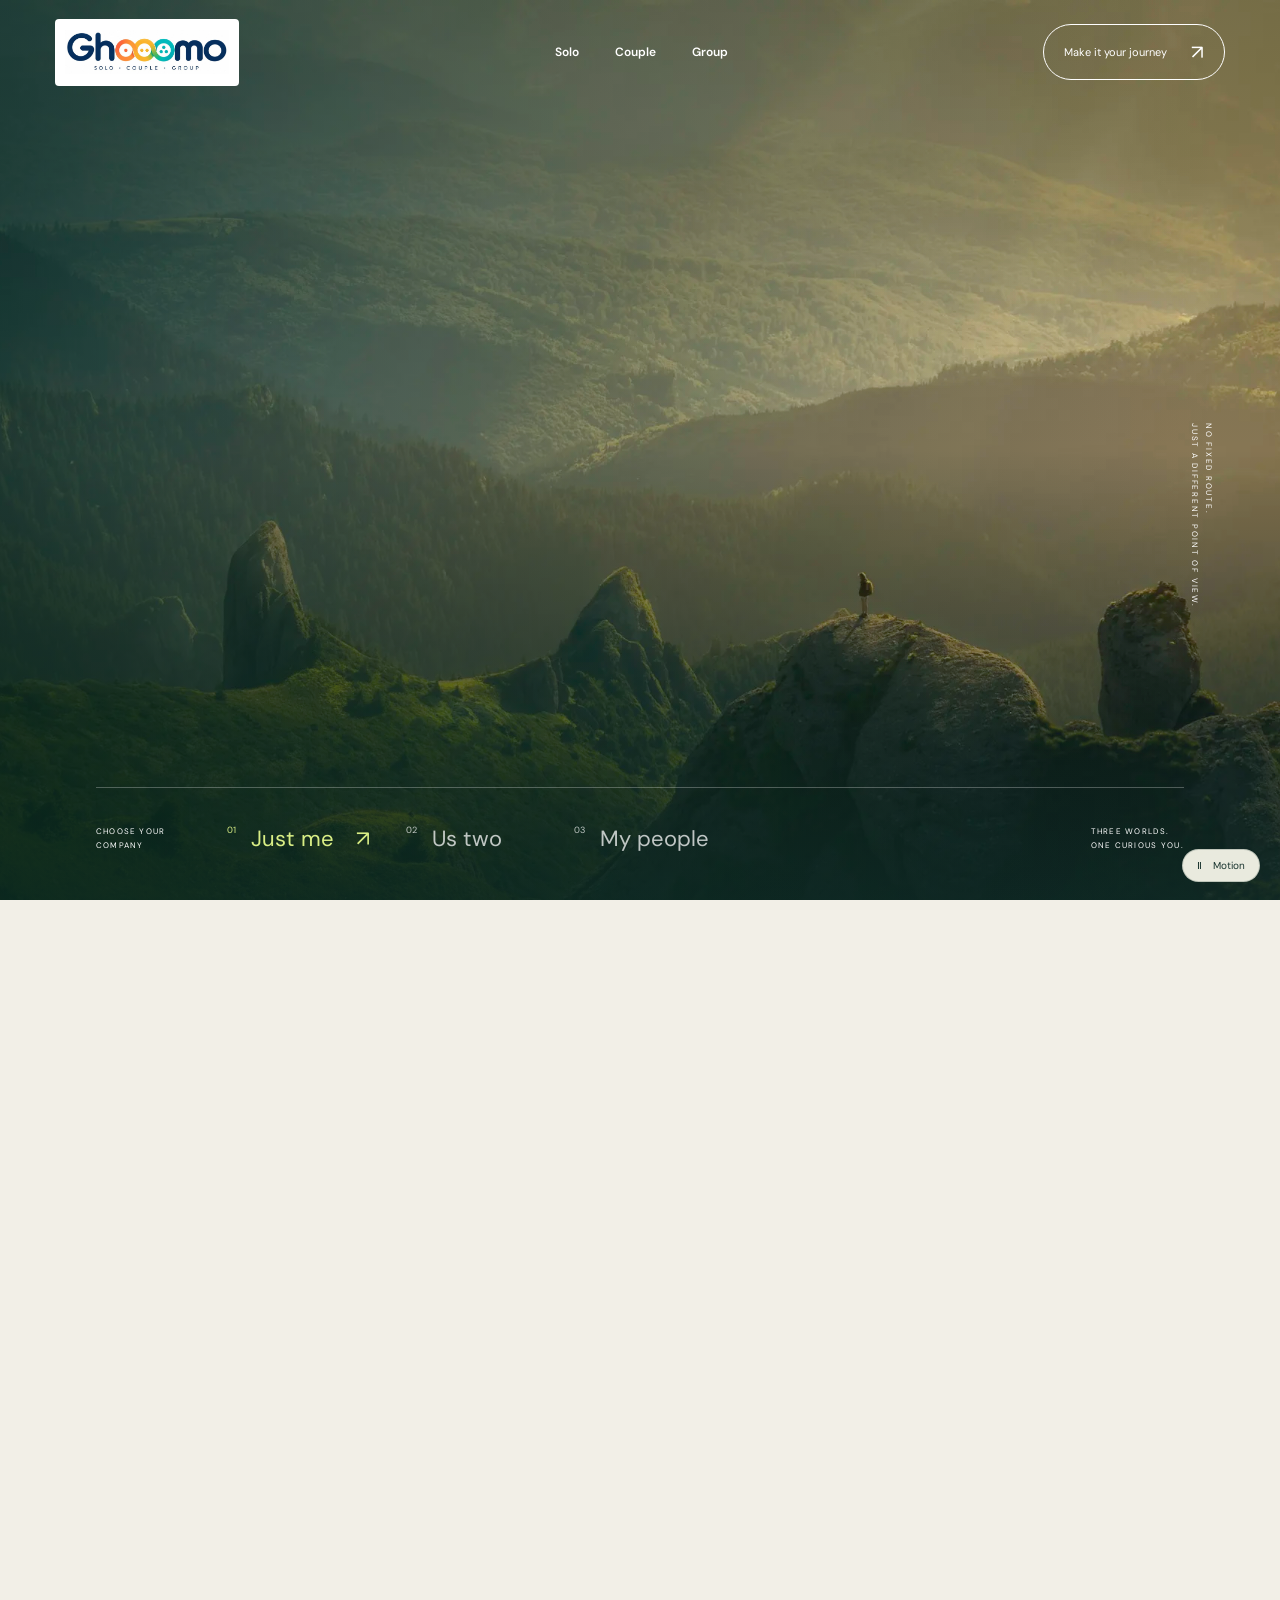
==== commit 25ed2b92: "Build interactive three-world portal theatre on home" ====
--- a/index.html
+++ b/index.html
@@ -1 +1 @@
-<!doctype html><html lang="en"><head><meta charset="UTF-8"><meta name="viewport" content="width=device-width, initial-scale=1"><meta name="theme-color" content="#eee9df"><title>Ghooomo — Feel Somewhere</title><meta name="description" content="Choose your own travel world. Solo exploration, escapes for two and adventures with your favourite people."><link rel="icon" href="/assets/ghooomo-original-logo.png"><link rel="preload" href="/assets/scenes/forest.webp" as="image"><link rel="stylesheet" href="/style.css?v=2"><script defer src="/script.js?v=2"></script></head><body data-world="home"><a class="skip" href="#main">Skip to content</a><header class="header"><a class="brand" href="/" aria-label="Ghooomo home"><img src="/assets/ghooomo-original-logo.png" alt="Ghooomo — Solo Couple Group" width="200" height="85"></a><nav aria-label="Main navigation"><a href="/solo/" data-nav="solo">Solo</a><a href="/couple/" data-nav="couple">Couple</a><a href="/group/" data-nav="group">Group</a></nav><button class="plan-button" data-plan>Make it your journey <span>↗</span></button><button class="menu-button" aria-label="Open navigation" aria-expanded="false">☰</button></header><main id="main"><section class="home-stage" aria-label="Choose your travel experience"><div class="home-backdrop"><img src="/assets/scenes/forest.webp" alt="Sunlight falling across a vast green mountain valley" fetchpriority="high"></div><div class="home-shade"></div><div class="orbital" aria-hidden="true"><span></span><span></span><span></span></div><div class="home-copy"><span class="eyebrow">A LITTLE FURTHER FROM ORDINARY</span><h1>Don't just go.<br><em>Feel somewhere.</em></h1><p>The world feels different with the right company.<br>Even when that company is you.</p><a class="experience-link" id="enter-world" href="/solo/"><span class="circle-arrow">↗</span><span>Enter the solo experience<small>YOUR OWN KIND OF FREEDOM</small></span></a></div><div class="scene-coordinate" aria-hidden="true">NO FIXED ROUTE.<br>JUST A DIFFERENT POINT OF VIEW.</div><div class="world-selector"><span class="selector-label">CHOOSE YOUR COMPANY</span><div role="tablist" aria-label="Preview a travel world"><button role="tab" aria-selected="true" data-scene="solo"><small>01</small> Just me <span>↗</span></button><button role="tab" aria-selected="false" data-scene="couple"><small>02</small> Us two <span>↗</span></button><button role="tab" aria-selected="false" data-scene="group"><small>03</small> My people <span>↗</span></button></div><span class="stage-note">THREE WORLDS.<br>ONE CURIOUS YOU.</span></div></section><section class="home-note reveal"><span class="eyebrow">GHO O O MO / A WAY OF FEELING</span><h2>Some journeys change the view.<br><em>The good ones change you.</em></h2><p>A winding road. An unhurried morning. A table with room for everyone. Choose a world above and find the journey that feels like you.</p><button class="text-button" data-plan>Let's imagine your next chapter ↗</button></section></main><footer><a href="/" class="footer-brand"><img src="/assets/ghooomo-original-logo.png" alt="Ghooomo" width="240" height="100"></a><p>Go for the place.<br><em>Come back with a story.</em></p><div><a href="/solo/">Solo journeys ↗</a><a href="/couple/">Couple escapes ↗</a><a href="/group/">Group adventures ↗</a></div><small>© Ghooomo · Travel experience preview</small><small>Trip ideas are illustrative. Dates, availability and prices require confirmation.</small></footer><button class="motion-button" aria-pressed="false" aria-label="Pause visual motion"><span>Ⅱ</span> Motion</button><dialog id="planner" aria-labelledby="planner-title"><button class="close-dialog" aria-label="Close journey planner">×</button><div class="planner-heading"><span class="eyebrow">START WITH A LITTLE DAYDREAM</span><h2 id="planner-title">Your next<br><em>somewhere.</em></h2><p>Build a travel brief to keep or share with your travel organiser. No booking or enquiry is sent.</p></div><form id="brief-form"><label>YOUR WAY TO GO<select name="style"><option value="solo">Solo</option><option value="couple">Couple</option><option value="group">Group</option></select></label><label>WHERE ARE YOU DREAMING OF?<input name="destination" required maxlength="100" placeholder="A place, a country, a feeling…"></label><div class="form-row"><label>PREFERRED MONTH<input name="month" type="month" required></label><label>TRAVELLERS<input name="travellers" type="number" min="1" max="100" required value="1"></label></div><label>YOUR TRAVEL NOTES<textarea name="notes" rows="3" maxlength="1000" placeholder="Slow mornings, mountain trails, a special occasion…"></textarea></label><button class="solid-button" type="submit">Create my travel brief <span>↗</span></button><p class="privacy-note">Stays in this browser tab. No contact details needed.</p></form><div id="brief-result" hidden aria-live="polite"><h3>Your journey, on paper.</h3><pre id="brief-text"></pre><button class="solid-button" id="download-brief">Download brief ↓</button><button class="text-button" id="edit-brief">Edit my choices</button></div></dialog><div class="page-curtain" aria-hidden="true"></div></body></html>+<!doctype html><html lang="en"><head><meta charset="UTF-8"><meta name="viewport" content="width=device-width, initial-scale=1"><meta name="theme-color" content="#eee9df"><title>Ghooomo — Feel Somewhere</title><meta name="description" content="Choose your own travel world. Solo exploration, escapes for two and adventures with your favourite people."><link rel="icon" href="/assets/ghooomo-original-logo.png"><link rel="preload" href="/assets/scenes/forest.webp" as="image"><link rel="stylesheet" href="/style.css?v=2"><script defer src="/script.js?v=2"></script></head><body data-world="home"><a class="skip" href="#main">Skip to content</a><header class="header"><a class="brand" href="/" aria-label="Ghooomo home"><img src="/assets/ghooomo-original-logo.png" alt="Ghooomo — Solo Couple Group" width="200" height="85"></a><nav aria-label="Main navigation"><a href="/solo/" data-nav="solo">Solo</a><a href="/couple/" data-nav="couple">Couple</a><a href="/group/" data-nav="group">Group</a></nav><button class="plan-button" data-plan>Make it your journey <span>↗</span></button><button class="menu-button" aria-label="Open navigation" aria-expanded="false">☰</button></header><main id="main"><section class="home-stage" data-active-world="solo" aria-label="Choose your travel experience"><div class="home-backdrop"><img src="/assets/scenes/forest.webp" alt="Sunlight falling across a vast green mountain valley" fetchpriority="high"></div><div class="home-shade"></div><div class="portal-theatre" aria-hidden="true"><div class="portal portal-solo"><img src="/assets/scenes/mountain.webp" alt=""></div><div class="portal portal-couple"><img src="/assets/scenes/beach.webp" alt=""></div><div class="portal portal-group"><img src="/assets/scenes/coast.webp" alt=""></div><div class="portal-caption">01 / 03 <span>THE WORLD IS YOURS TO CHOOSE</span></div></div><div class="home-copy"><span class="eyebrow">A LITTLE FURTHER FROM ORDINARY</span><h1>Three ways<br>to <em>get lost.</em></h1><p>One journey. Three completely different ways to feel alive.</p><a class="experience-link" id="enter-world" href="/solo/"><span class="circle-arrow">↗</span><span>Enter the solo experience<small>YOUR OWN KIND OF FREEDOM</small></span></a></div><div class="scene-coordinate" aria-hidden="true">NO FIXED ROUTE.<br>JUST A DIFFERENT POINT OF VIEW.</div><div class="world-selector"><span class="selector-label">CHOOSE YOUR COMPANY</span><div role="tablist" aria-label="Preview a travel world"><button role="tab" aria-selected="true" data-scene="solo"><small>01</small> Just me <span>↗</span></button><button role="tab" aria-selected="false" data-scene="couple"><small>02</small> Us two <span>↗</span></button><button role="tab" aria-selected="false" data-scene="group"><small>03</small> My people <span>↗</span></button></div><span class="stage-note">THREE WORLDS.<br>ONE CURIOUS YOU.</span></div></section><section class="home-note reveal"><span class="eyebrow">GHO O O MO / A WAY OF FEELING</span><h2>Some journeys change the view.<br><em>The good ones change you.</em></h2><p>A winding road. An unhurried morning. A table with room for everyone. Choose a world above and find the journey that feels like you.</p><button class="text-button" data-plan>Let's imagine your next chapter ↗</button></section></main><footer><a href="/" class="footer-brand"><img src="/assets/ghooomo-original-logo.png" alt="Ghooomo" width="240" height="100"></a><p>Go for the place.<br><em>Come back with a story.</em></p><div><a href="/solo/">Solo journeys ↗</a><a href="/couple/">Couple escapes ↗</a><a href="/group/">Group adventures ↗</a></div><small>© Ghooomo · Travel experience preview</small><small>Trip ideas are illustrative. Dates, availability and prices require confirmation.</small></footer><button class="motion-button" aria-pressed="false" aria-label="Pause visual motion"><span>Ⅱ</span> Motion</button><dialog id="planner" aria-labelledby="planner-title"><button class="close-dialog" aria-label="Close journey planner">×</button><div class="planner-heading"><span class="eyebrow">START WITH A LITTLE DAYDREAM</span><h2 id="planner-title">Your next<br><em>somewhere.</em></h2><p>Build a travel brief to keep or share with your travel organiser. No booking or enquiry is sent.</p></div><form id="brief-form"><label>YOUR WAY TO GO<select name="style"><option value="solo">Solo</option><option value="couple">Couple</option><option value="group">Group</option></select></label><label>WHERE ARE YOU DREAMING OF?<input name="destination" required maxlength="100" placeholder="A place, a country, a feeling…"></label><div class="form-row"><label>PREFERRED MONTH<input name="month" type="month" required></label><label>TRAVELLERS<input name="travellers" type="number" min="1" max="100" required value="1"></label></div><label>YOUR TRAVEL NOTES<textarea name="notes" rows="3" maxlength="1000" placeholder="Slow mornings, mountain trails, a special occasion…"></textarea></label><button class="solid-button" type="submit">Create my travel brief <span>↗</span></button><p class="privacy-note">Stays in this browser tab. No contact details needed.</p></form><div id="brief-result" hidden aria-live="polite"><h3>Your journey, on paper.</h3><pre id="brief-text"></pre><button class="solid-button" id="download-brief">Download brief ↓</button><button class="text-button" id="edit-brief">Edit my choices</button></div></dialog><div class="page-curtain" aria-hidden="true"></div></body></html>
--- a/style.css
+++ b/style.css
@@ -4,3 +4,4 @@
 @media(max-width:1050px){.header{gap:20px}.brand{width:150px;height:60px}.header nav{gap:22px}.plan-button{padding:11px 15px;font-size:10px}.world-selector{gap:20px}.world-selector [role=tablist]{gap:22px}.world-selector button{font-size:18px}.stage-note{display:none}.home-stage{min-height:760px}.couple-hero{min-height:820px}.couple-copy{padding-top:240px}.couple-copy h1{font-size:65px}.couple-inset{height:210px}.couple-stamp{left:48%;bottom:65px}.group-hero{min-height:830px}.group-title{padding-top:190px}.group-title h1{font-size:87px}.main-photo{top:220px;height:390px}.small-photo{top:510px;height:210px}.group-sticker{width:120px;height:120px;font-size:15px}.group-intro{margin-top:25px}.journey-image{height:320px}.journey-meta{font-size:7px}.story-section{gap:6%;padding:100px 7%}.couple-diptych{gap:8%}.couple-diptych figure img{height:550px}}
 @media(max-width:700px){.header{height:90px;padding:15px 6%;gap:15px}.brand{width:136px;height:58px}.header nav{display:none;position:absolute;top:88px;left:5%;right:5%;background:var(--paper);color:var(--ink);padding:26px;box-shadow:0 15px 30px #1232;flex-direction:column;gap:10px}.header nav.open{display:flex}.header nav a{padding:13px;font-size:18px}.plan-button{margin-left:auto;padding:10px 13px;font-size:0;gap:0}.plan-button span{font-size:24px;line-height:1}.menu-button{display:block}.eyebrow{font-size:8px;letter-spacing:.18em;margin-bottom:20px}.home-stage{height:calc(100svh + 40px);min-height:730px;max-height:1050px}.home-copy{padding:195px 7% 190px}.home-copy h1{font-size:clamp(49px,10.8vw,76px);line-height:1.12}.home-copy p{font-size:12px;max-width:300px;margin:25px 0}.home-copy p br{display:none}.circle-arrow{height:50px;width:50px}.experience-link{font-size:11px;gap:13px}.experience-link small{font-size:7px}.home-backdrop img{object-position:64% center}.home-shade{background:linear-gradient(90deg,#102b289e,#102b2844),linear-gradient(0deg,#102b28dd,transparent 70%)}.orbital{width:100vw;height:100vw;left:70%;top:45%}.scene-coordinate{display:none}.world-selector{left:7%;right:7%;bottom:34px;flex-direction:column;align-items:start;gap:9px;padding-top:18px}.selector-label{font-size:7px;max-width:100%}.world-selector [role=tablist]{gap:22px;width:100%;justify-content:space-between}.world-selector button{font-size:17px;padding:10px 0}.world-selector button small{font-size:7px;margin-right:4px}.world-selector button>span{display:none}.home-note{padding:85px 7%}.home-note h2{font-size:34px}.home-note h2 br{display:none}.home-note p{font-size:12px}.cinematic{min-height:780px;height:100svh}.hero-title{padding:205px 7% 150px}.hero-title h1{font-size:90px}.hero-title p{font-size:12px}.compass{width:95px;height:95px;right:8%;top:auto;bottom:118px}.compass i{font-size:42px}.compass small{display:none}.compass span{font-size:8px}.topography{inset:30% -30% 0 auto;width:125%;height:75%}.hero-bottom{left:7%;right:7%;font-size:6px}.hero-bottom b{font-size:8px}.scene-image{object-position:60%}.story-section{grid-template-columns:1fr;padding:80px 7%;gap:35px}.story-section>div>p{font-size:13px}.story-section h2{font-size:46px}.editorial-facts{margin-top:30px}.solo-panorama{height:520px;margin:0}.solo-panorama h2{left:7%;bottom:50px;font-size:58px}.panorama-note{left:7%;font-size:8px}.journeys{padding:80px 7%}.journey-heading{display:block}.journey-heading h2{font-size:45px}.journey-heading>p{margin-top:20px;font-size:11px}.journey-filters{gap:8px;margin-top:30px}.journey-filters button{font-size:10px;padding:10px 14px}.journey-rail{display:flex;gap:18px;overflow-x:auto;scroll-snap-type:x mandatory;padding-bottom:20px;scrollbar-width:thin}.journey{min-width:86%;scroll-snap-align:start}.journey-image{height:380px}.journey-meta{font-size:8px}.journey h3{font-size:26px}.journey-disclaimer{font-size:9px}.final-invite{padding:30px 7% 90px}.final-invite h2{font-size:44px}.couple-hero{height:auto;min-height:1040px;max-height:none}.couple-copy{padding:153px 7% 0;max-width:100%}.couple-copy h1{font-size:clamp(45px,10vw,67px)}.couple-copy p{font-size:12px;margin:25px 0}.couple-copy p br{display:none}.couple-copy p{max-width:260px}.couple-arch{top:480px;right:15%;width:64%;height:440px;transform:rotate(4deg)}.couple-arch span{font-size:29px;left:20px}.couple-paper{font-size:160px;top:48%;left:4%}.couple-inset{width:36%;height:190px;bottom:60px;right:5%;padding:7px 7px 28px}.couple-inset small{font-size:5px;margin-top:10px}.couple-stamp{left:5%;bottom:55px;width:105px;height:105px;font-size:6px;padding-top:18px}.couple-stamp b{font-size:33px}.couple-bottom{left:7%;bottom:25px;width:86%;font-size:6px}.couple-letter{padding:85px 7%}.couple-letter h2{font-size:36px;line-height:1.2}.couple-letter p{font-size:12px}.handwritten{font-size:22px}.couple-diptych{padding:0 7%;gap:45px;grid-template-columns:1fr}.couple-diptych figure img{height:480px}.couple-diptych>div{position:relative;padding:0 0 180px}.couple-diptych h2{font-size:52px;position:relative;z-index:2}.couple-diptych>div>img{position:absolute;bottom:0;right:0;width:62%;height:230px;opacity:.8}.group-hero{min-height:1080px}.group-title{padding:155px 6% 0}.group-title h1{font-size:clamp(49px,11.7vw,83px);line-height:1.02}.main-photo{width:68%;height:330px;right:8%;top:410px;transform:rotate(7deg)}.small-photo{width:40%;height:190px;right:auto;left:4%;top:610px}.group-sticker{width:103px;height:103px;right:6%;bottom:245px;font-size:12px}.group-sticker em{font-size:8px}.group-photo>span{font-size:6px}.group-intro{position:absolute;top:840px;padding:0 7%;margin:0;max-width:100%}.group-intro p{font-size:12px}.group-bottom{font-size:6px;bottom:25px}.ticker{font-size:11px;padding:18px 0}.group-story h2{font-size:65px}.large-note{font-size:24px!important}.crew-section{padding:0 7% 90px}.crew-section h2{font-size:39px}.crew-steps{grid-template-columns:1fr;gap:35px;margin:45px 0;text-align:left}.crew-steps>div{display:grid;grid-template-columns:45px 1fr;gap:12px}.crew-steps h3{margin:0;font-size:21px}.crew-steps p{grid-column:2;font-size:12px}.crew-steps span{grid-row:1/3}footer{grid-template-columns:1fr 1fr;gap:35px;margin:0 7%;padding:45px 0 90px}footer .footer-brand{width:136px;height:60px}footer>p{font-size:21px}footer>div{grid-column:1/3;flex-direction:row;flex-wrap:wrap;gap:20px;font-size:10px}footer>small:last-child{grid-column:1/3}.motion-button{right:12px;bottom:12px;font-size:9px;padding:8px 11px}dialog{padding:35px 24px;width:94vw}dialog[open]{display:block}.planner-heading h2{font-size:42px;margin:20px 0 16px}.planner-heading p{font-size:11px;margin-bottom:30px}.planner-heading h2 br{display:none}.planner-heading .eyebrow{font-size:7px;margin-top:12px}.form-row{gap:12px}.privacy-note{font-size:9px}}
 @media(prefers-reduced-motion:reduce){*,*:before,*:after{animation:none!important;transition:none!important}html{scroll-behavior:auto}.js .reveal{opacity:1;transform:none}}
+@media(max-width:360px){.home-copy{padding-top:175px}.home-copy h1{font-size:43px}.world-selector [role=tablist]{gap:12px}.world-selector button{font-size:15px}.hero-title h1{font-size:76px}.couple-copy h1{font-size:37px}.group-title h1{font-size:40px}.group-title{padding-top:150px}.journey-heading h2{font-size:39px}.crew-section h2{font-size:34px}.form-row{grid-template-columns:1fr}}
